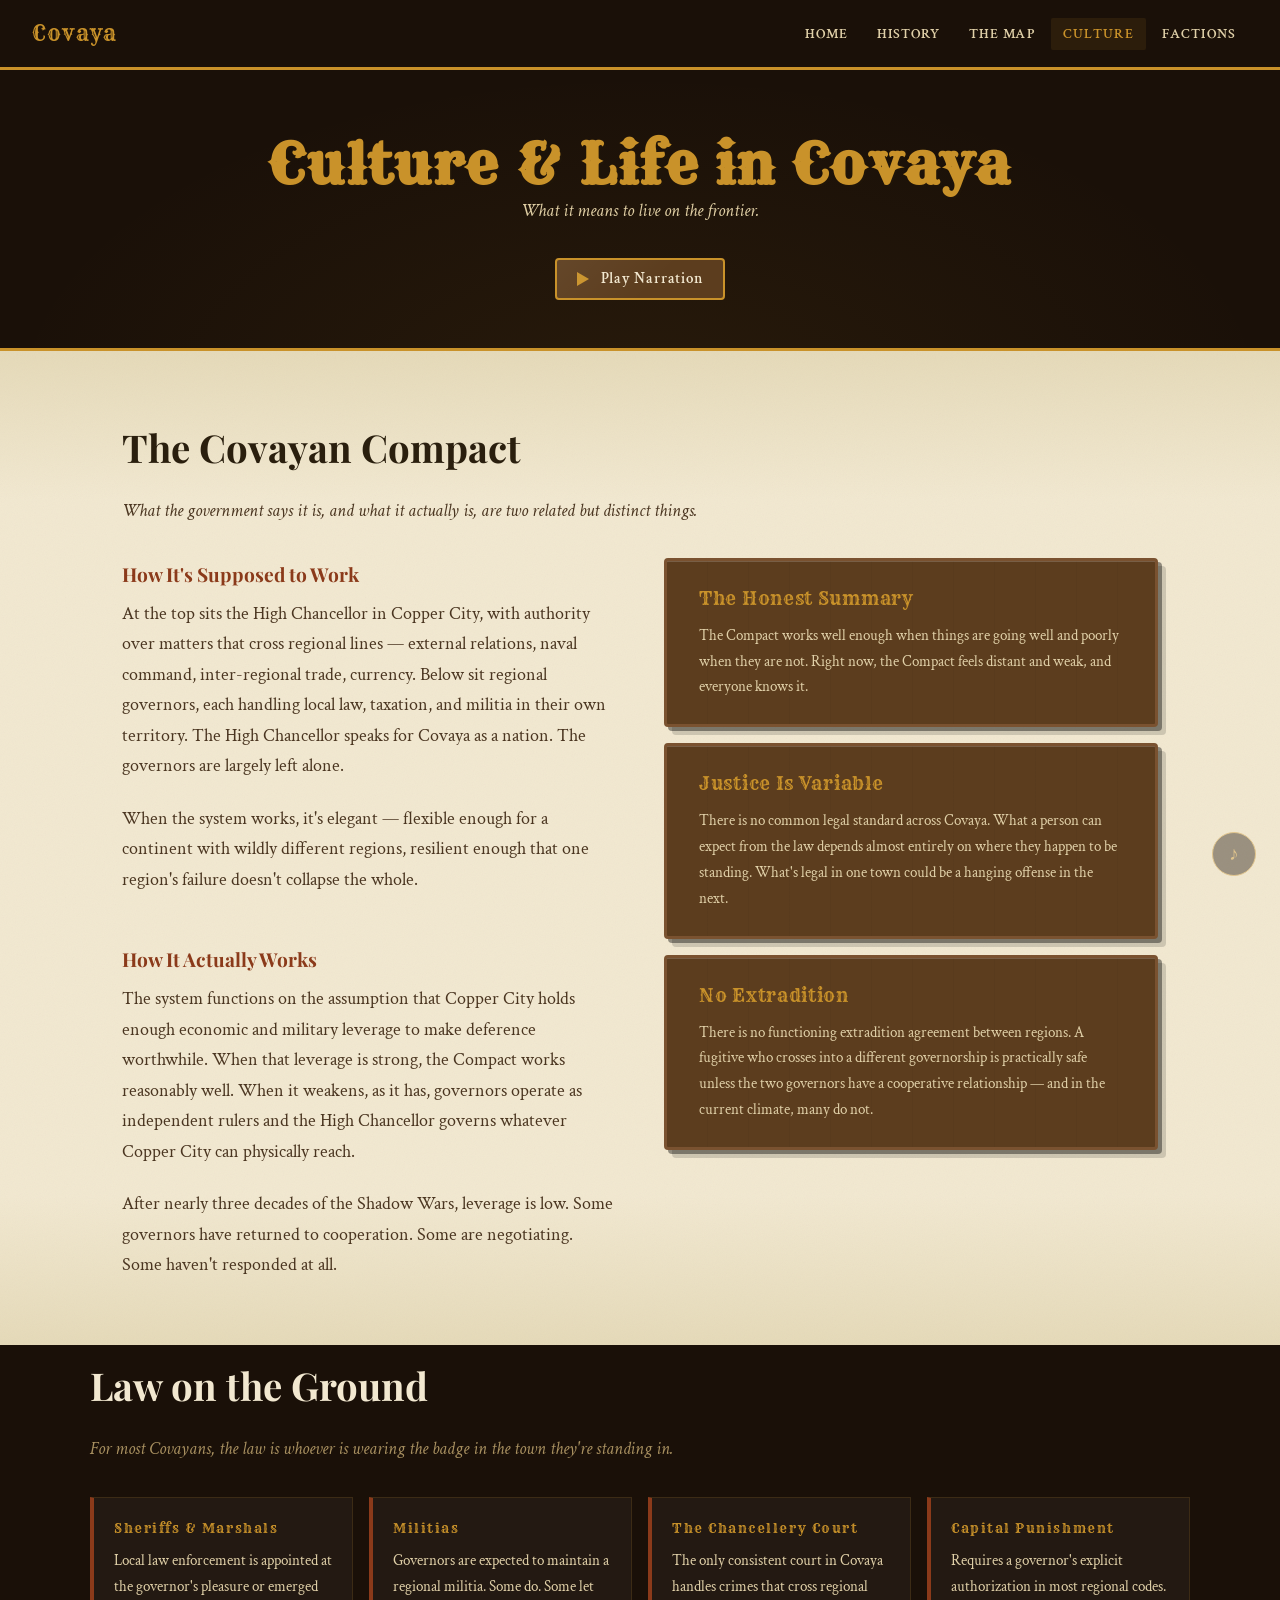
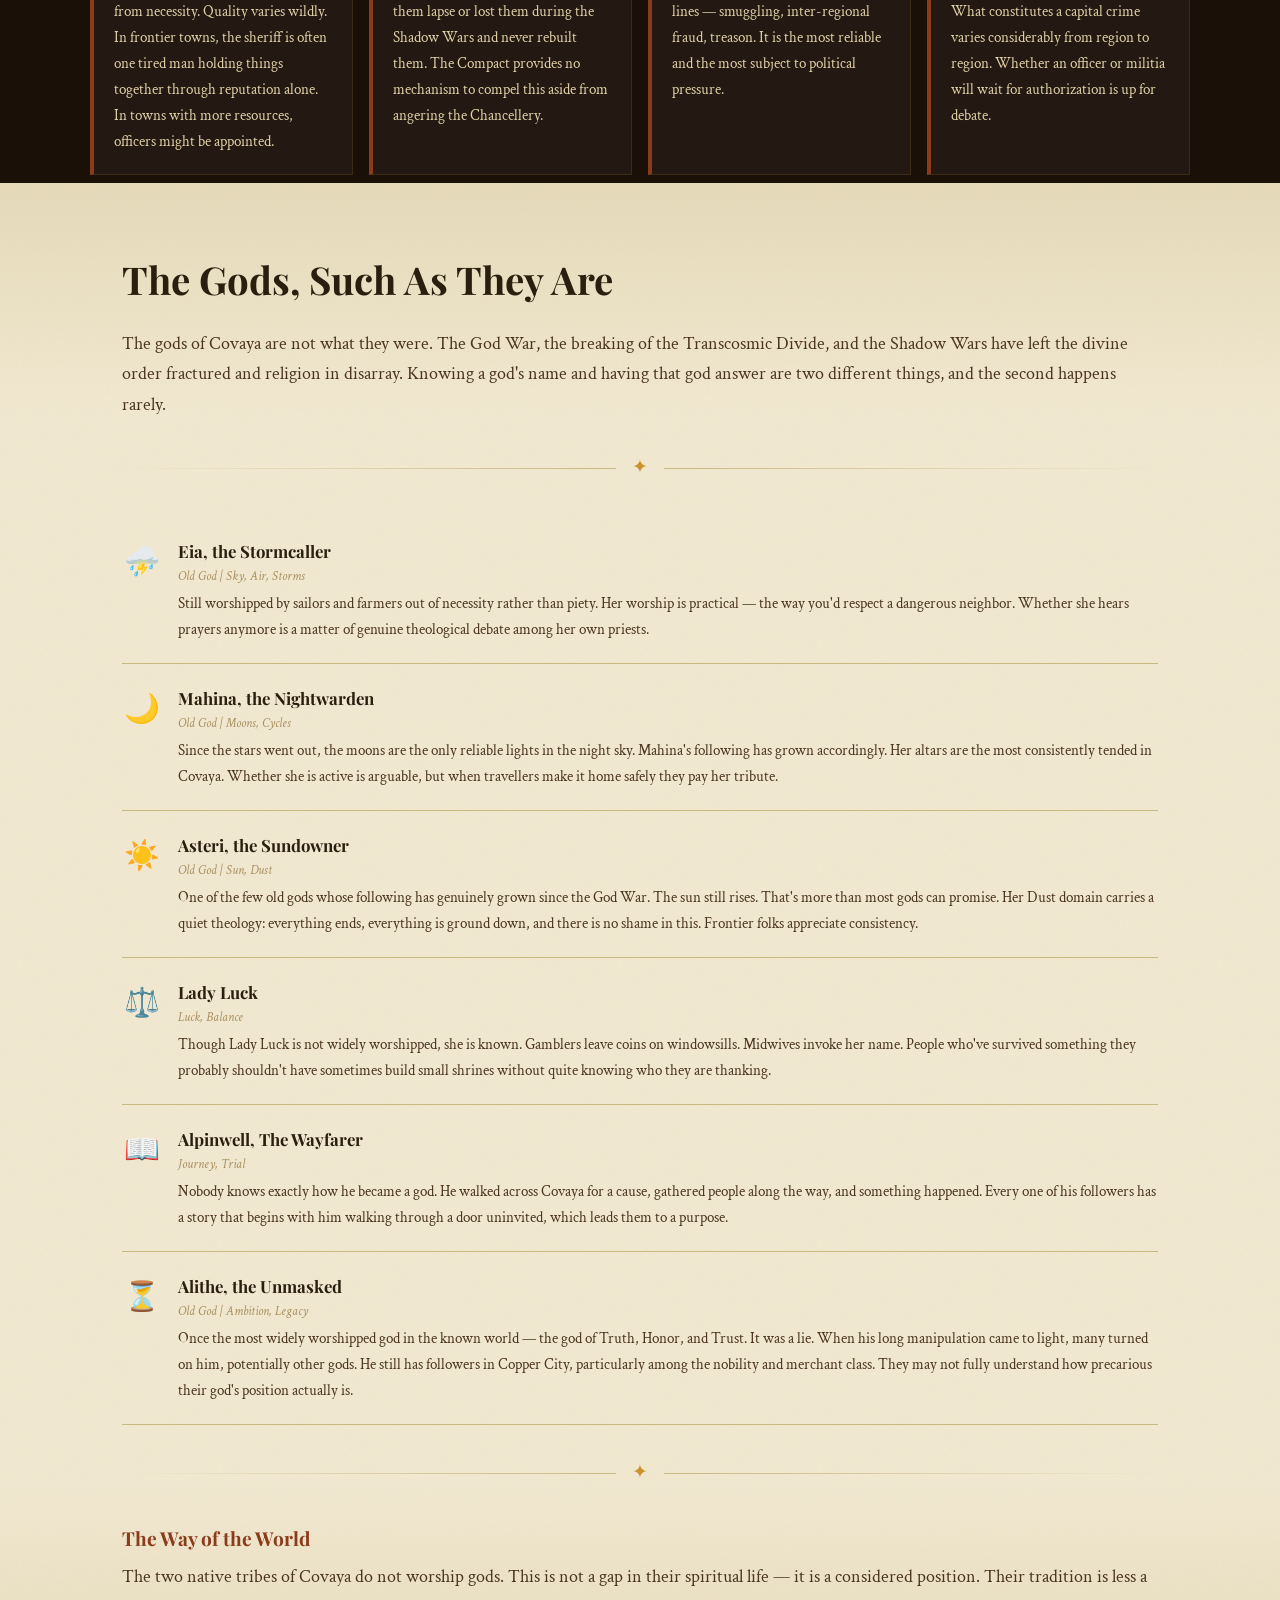
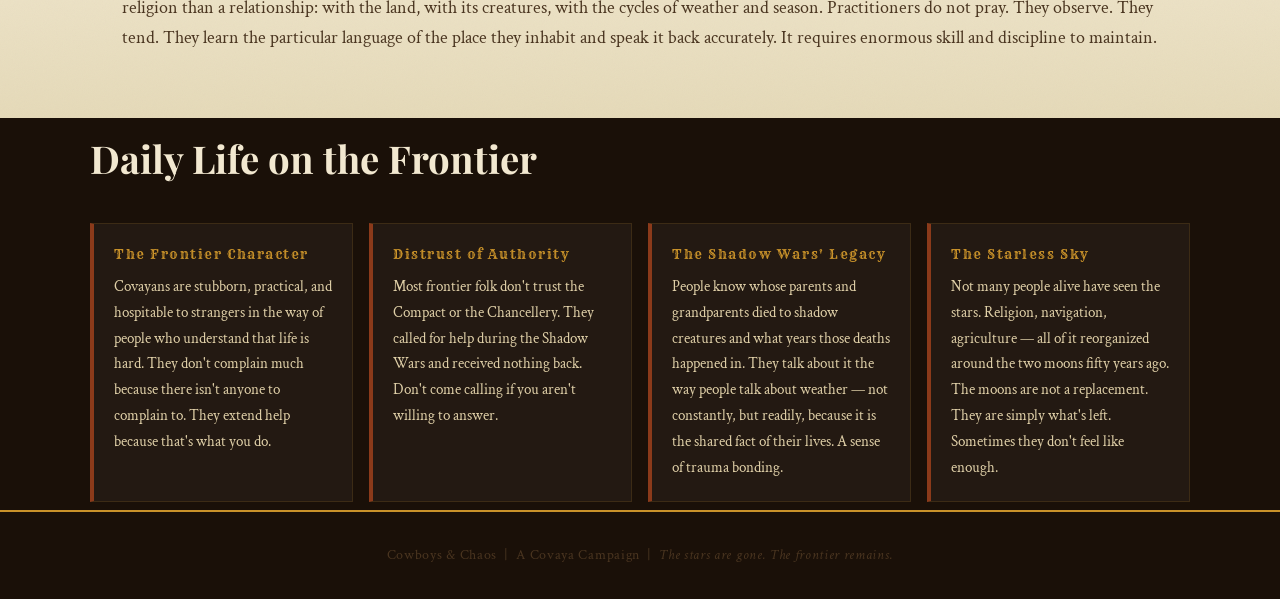
==== culture.html @ eb768d32 "minor style and content updates, major update to SPA functionality and music handling" ====
<!DOCTYPE html>
<html lang="en">
<head>
  <meta charset="UTF-8" />
  <meta name="viewport" content="width=device-width, initial-scale=1.0" />
  <title>Culture — Covaya</title>
  <meta name="description" content="The culture, government, religion, and daily life of Covaya." />
  <link rel="stylesheet" href="css/style.css" />
  <link rel="stylesheet" href="css/index.css" />
  <link rel="stylesheet" href="css/history.css" />
  <link rel="stylesheet" href="css/map.css" />
  <link rel="stylesheet" href="css/culture.css" />
  <link rel="stylesheet" href="css/factions.css" />
  <link rel="stylesheet" href="css/location.css" />
  <link rel="stylesheet" href="css/spine-gulch.css" />
  <link rel="icon" type="image/webp" href="./assets/favicon.png" />
</head>
<body>

  <a href="#main" class="skip-link">Skip to main content</a>

  <nav class="site-nav" aria-label="Main navigation">
    <a href="index.html" class="nav-brand">Covaya</a>
    <button class="nav-toggle" aria-label="Toggle menu" aria-expanded="false">
      <span></span><span></span><span></span>
    </button>
    <ul class="nav-links" role="list">
      <li><a href="index.html">Home</a></li>
      <li><a href="history.html">History</a></li>
      <li><a href="map.html">The Map</a></li>
      <li><a href="culture.html">Culture</a></li>
      <li><a href="factions.html">Factions</a></li>
    </ul>
  </nav>

  <main id="main" class="page-wrapper">

    <header class="page-hero">
      <h1 class="display-title">Culture &amp; Life in Covaya</h1>
      <p class="subtitle">What it means to live on the frontier.</p>
      <button class="audio-player mt-2" data-src="audio/culture.mp3" aria-label="Play culture narration" style="margin:0 auto;">
        <span class="play-icon" aria-hidden="true"></span>
        <span class="audio-label">Play Narration</span>
      </button>
    </header>

    <!-- Government -->
    <section class="parchment-section" aria-labelledby="govt-heading">
      <div class="section-inner">
        <h2 class="section-title" id="govt-heading">The Covayan Compact</h2>
        <p class="subtitle">What the government says it is, and what it actually is, are two related but distinct things.</p>

        <div class="two-col">
          <div>
            <div class="culture-block">
              <h3 class="inline-heading">How It's Supposed to Work</h3>
              <p>At the top sits the High Chancellor in Copper City, with authority over matters that cross regional lines — external relations, naval command, inter-regional trade, currency. Below sit regional governors, each handling local law, taxation, and militia in their own territory. The High Chancellor speaks for Covaya as a nation. The governors are largely left alone.</p>
              <p>When the system works, it's elegant — flexible enough for a continent with wildly different regions, resilient enough that one region's failure doesn't collapse the whole.</p>
            </div>
            <div class="culture-block">
              <h3 class="inline-heading">How It Actually Works</h3>
              <p>The system functions on the assumption that Copper City holds enough economic and military leverage to make deference worthwhile. When that leverage is strong, the Compact works reasonably well. When it weakens, as it has, governors operate as independent rulers and the High Chancellor governs whatever Copper City can physically reach.</p>
              <p>After nearly three decades of the Shadow Wars, leverage is low. Some governors have returned to cooperation. Some are negotiating. Some haven't responded at all.</p>
            </div>
          </div>
          <div>
            <div class="wooden-sign">
              <p class="sign-title">The Honest Summary</p>
              <p>The Compact works well enough when things are going well and poorly when they are not. Right now, the Compact feels distant and weak, and everyone knows it.</p>
            </div>
            <div class="wooden-sign mt-2">
              <p class="sign-title">Justice Is Variable</p>
              <p>There is no common legal standard across Covaya. What a person can expect from the law depends almost entirely on where they happen to be standing. What's legal in one town could be a hanging offense in the next.</p>
            </div>
            <div class="wooden-sign mt-2">
              <p class="sign-title">No Extradition</p>
              <p>There is no functioning extradition agreement between regions. A fugitive who crosses into a different governorship is practically safe unless the two governors have a cooperative relationship — and in the current climate, many do not.</p>
            </div>
          </div>
        </div>
      </div>
    </section>

    <!-- Law on the Ground -->
    <section class="band" aria-labelledby="law-heading">
      <div class="band-inner">
        <h2 class="section-title light" id="law-heading">Law on the Ground</h2>
        <p style="color:var(--dust);font-style:italic;">For most Covayans, the law is whoever is wearing the badge in the town they're standing in.</p>

        <div class="law-cards">
          <div class="law-card">
            <div class="law-card-title">Sheriffs &amp; Marshals</div>
            <p>Local law enforcement is appointed at the governor's pleasure or emerged from necessity. Quality varies wildly. In frontier towns, the sheriff is often one tired man holding things together through reputation alone. In towns with more resources, officers might be appointed.</p>
          </div>
          <div class="law-card">
            <div class="law-card-title">Militias</div>
            <p>Governors are expected to maintain a regional militia. Some do. Some let them lapse or lost them during the Shadow Wars and never rebuilt them. The Compact provides no mechanism to compel this aside from angering the Chancellery.</p>
          </div>
          <div class="law-card">
            <div class="law-card-title">The Chancellery Court</div>
            <p>The only consistent court in Covaya handles crimes that cross regional lines — smuggling, inter-regional fraud, treason. It is the most reliable and the most subject to political pressure.</p>
          </div>
          <div class="law-card">
            <div class="law-card-title">Capital Punishment</div>
            <p>Requires a governor's explicit authorization in most regional codes. What constitutes a capital crime varies considerably from region to region. Whether an officer or militia will wait for authorization is up for debate.</p>
          </div>
        </div>
      </div>
    </section>

    <!-- Religion -->
    <section class="parchment-section" aria-labelledby="religion-heading">
      <div class="section-inner">
        <h2 class="section-title" id="religion-heading">The Gods, Such As They Are</h2>
        <p>The gods of Covaya are not what they were. The God War, the breaking of the Transcosmic Divide, and the Shadow Wars have left the divine order fractured and religion in disarray. Knowing a god's name and having that god answer are two different things, and the second happens rarely.</p>
        <div class="divider"><span class="divider-icon">✦</span></div>

        <div class="god-entry">
          <div class="god-symbol" aria-hidden="true">⛈️</div>
          <div>
            <div class="god-name">Eia, the Stormcaller</div>
            <div class="god-status">Old God | Sky, Air, Storms</div>
            <p class="god-desc">Still worshipped by sailors and farmers out of necessity rather than piety. Her worship is practical — the way you'd respect a dangerous neighbor. Whether she hears prayers anymore is a matter of genuine theological debate among her own priests.</p>
          </div>
        </div>

        <div class="god-entry">
          <div class="god-symbol" aria-hidden="true">🌙</div>
          <div>
            <div class="god-name">Mahina, the Nightwarden</div>
            <div class="god-status">Old God | Moons, Cycles</div>
            <p class="god-desc">Since the stars went out, the moons are the only reliable lights in the night sky. Mahina's following has grown accordingly. Her altars are the most consistently tended in Covaya. Whether she is active is arguable, but when travellers make it home safely they pay her tribute.</p>
          </div>
        </div>

        <div class="god-entry">
          <div class="god-symbol" aria-hidden="true">☀️</div>
          <div>
            <div class="god-name">Asteri, the Sundowner</div>
            <div class="god-status">Old God | Sun, Dust</div>
            <p class="god-desc">One of the few old gods whose following has genuinely grown since the God War. The sun still rises. That's more than most gods can promise. Her Dust domain carries a quiet theology: everything ends, everything is ground down, and there is no shame in this. Frontier folks appreciate consistency.</p>
          </div>
        </div>

        <div class="god-entry">
          <div class="god-symbol" aria-hidden="true">⚖️</div>
          <div>
            <div class="god-name">Lady Luck</div>
            <div class="god-status">Luck, Balance</div>
            <p class="god-desc">Though Lady Luck is not widely worshipped, she is known. Gamblers leave coins on windowsills. Midwives invoke her name. People who've survived something they probably shouldn't have sometimes build small shrines without quite knowing who they are thanking.</p>
          </div>
        </div>

        <div class="god-entry">
          <div class="god-symbol" aria-hidden="true">📖</div>
          <div>
            <div class="god-name">Alpinwell, The Wayfarer</div>
            <div class="god-status">Journey, Trial</div>
            <p class="god-desc">Nobody knows exactly how he became a god. He walked across Covaya for a cause, gathered people along the way, and something happened. Every one of his followers has a story that begins with him walking through a door uninvited, which leads them to a purpose.</p>
          </div>
        </div>

        <div class="god-entry">
          <div class="god-symbol" aria-hidden="true">⏳</div>
          <div>
            <div class="god-name">Alithe, the Unmasked</div>
            <div class="god-status">Old God | Ambition, Legacy</div>
            <p class="god-desc">Once the most widely worshipped god in the known world — the god of Truth, Honor, and Trust. It was a lie. When his long manipulation came to light, many turned on him, potentially other gods. He still has followers in Copper City, particularly among the nobility and merchant class. They may not fully understand how precarious their god's position actually is.</p>
          </div>
        </div>

        <div class="divider" style="margin-top:2rem;"><span class="divider-icon">✦</span></div>

        <h3 class="inline-heading mt-2">The Way of the World</h3>
        <p>The two native tribes of Covaya do not worship gods. This is not a gap in their spiritual life — it is a considered position. Their tradition is less a religion than a relationship: with the land, with its creatures, with the cycles of weather and season. Practitioners do not pray. They observe. They tend. They learn the particular language of the place they inhabit and speak it back accurately. It requires enormous skill and discipline to maintain.</p>
      </div>
    </section>

    <!-- Daily Life -->
    <section class="band" aria-labelledby="life-heading">
      <div class="band-inner">
        <h2 class="section-title light" id="life-heading">Daily Life on the Frontier</h2>
        <div class="law-cards">
          <div class="law-card">
            <div class="law-card-title">The Frontier Character</div>
            <p style="color:var(--parchment-dark);font-size:0.95rem;margin:0;">Covayans are stubborn, practical, and hospitable to strangers in the way of people who understand that life is hard. They don't complain much because there isn't anyone to complain to. They extend help because that's what you do.</p>
          </div>
          <div class="law-card">
            <div class="law-card-title">Distrust of Authority</div>
            <p style="color:var(--parchment-dark);font-size:0.95rem;margin:0;">Most frontier folk don't trust the Compact or the Chancellery. They called for help during the Shadow Wars and received nothing back. Don't come calling if you aren't willing to answer.</p>
          </div>
          <div class="law-card">
            <div class="law-card-title">The Shadow Wars' Legacy</div>
            <p style="color:var(--parchment-dark);font-size:0.95rem;margin:0;">People know whose parents and grandparents died to shadow creatures and what years those deaths happened in. They talk about it the way people talk about weather — not constantly, but readily, because it is the shared fact of their lives. A sense of trauma bonding.</p>
          </div>
          <div class="law-card">
            <div class="law-card-title">The Starless Sky</div>
            <p style="color:var(--parchment-dark);font-size:0.95rem;margin:0;">Not many people alive have seen the stars. Religion, navigation, agriculture — all of it reorganized around the two moons fifty years ago. The moons are not a replacement. They are simply what's left. Sometimes they don't feel like enough.</p>
          </div>
        </div>
      </div>
    </section>

  </main>

  <footer class="site-footer">
    <p>Cowboys &amp; Chaos &nbsp;|&nbsp; A Covaya Campaign &nbsp;|&nbsp; <em>The stars are gone. The frontier remains.</em></p>
  </footer>

  <script src="main.js"></script>
  <script src="js/music.js"></script>
  <script src="js/star-animation.js"></script>
</body>
</html>
---- css/style.css ----
/* ============================================================
   COVAYA CAMPAIGN SITE — SHARED STYLES
   Cowboys & Chaos | A D&D Campaign
   ============================================================ */

@import url('https://fonts.googleapis.com/css2?family=Rye&family=Playfair+Display:ital,wght@0,400;0,700;1,400&family=Crimson+Text:ital,wght@0,400;0,600;1,400&display=swap');

/* ── CSS Variables ─────────────────────────────────────────── */
:root {
  --parchment:       #f2e8d0;
  --parchment-dark:  #e0d0a8;
  --parchment-deep:  #c8b882;
  --ink:             #2a1f0e;
  --ink-light:       #4a3520;
  --rust:            #8b3a1a;
  --rust-light:      #b34e22;
  --gold:            #c9922a;
  --gold-light:      #e8b84b;
  --shadow:          #1a1008;
  --wood:            #5c3d1e;
  --wood-light:      #7a5230;
  --sage:            #6b7c5a;
  --dust:            #a89060;

  --font-display:    'Rye', serif;
  --font-heading:    'Playfair Display', serif;
  --font-body:       'Crimson Text', serif;

  --nav-height:      70px;
  --max-width:       1100px;
}

/* ── Reset & Base ──────────────────────────────────────────── */
*, *::before, *::after { box-sizing: border-box; margin: 0; padding: 0; }

html { scroll-behavior: smooth; }

body {
  background-color: var(--ink);
  background-image:
    url("data:image/svg+xml,%3Csvg xmlns='http://www.w3.org/2000/svg' width='400' height='400'%3E%3Cfilter id='noise'%3E%3CfeTurbulence type='fractalNoise' baseFrequency='0.65' numOctaves='3' stitchTiles='stitch'/%3E%3CfeColorMatrix type='saturate' values='0'/%3E%3C/filter%3E%3Crect width='400' height='400' filter='url(%23noise)' opacity='0.04'/%3E%3C/svg%3E");
  color: var(--ink);
  font-family: var(--font-body);
  font-size: 18px;
  line-height: 1.7;
  min-height: 100vh;
}

img { max-width: 100%; display: block; }
a { color: var(--rust); text-decoration: none; }
a:hover { color: var(--gold); }

/* ── Navigation ────────────────────────────────────────────── */
.site-nav {
  position: fixed;
  top: 0; left: 0; right: 0;
  z-index: 100;
  height: var(--nav-height);
  background: var(--shadow);
  border-bottom: 3px solid var(--gold);
  display: flex;
  align-items: center;
  justify-content: space-between;
  padding: 0 2rem;
}

.nav-brand {
  font-family: var(--font-display);
  font-size: 1.3rem;
  color: var(--gold);
  letter-spacing: 0.05em;
  text-decoration: none;
  flex-shrink: 0;
}

.nav-brand:hover { color: var(--gold-light); }

.nav-links {
  display: flex;
  gap: 0.25rem;
  list-style: none;
  align-items: center;
}

.nav-links a {
  font-family: var(--font-body);
  font-size: 0.9rem;
  font-weight: 600;
  letter-spacing: 0.08em;
  text-transform: uppercase;
  color: var(--parchment-dark);
  padding: 0.4rem 0.75rem;
  border-radius: 2px;
  transition: color 0.2s, background 0.2s;
  text-decoration: none;
}

.nav-links a:hover,
.nav-links a.active {
  color: var(--gold);
  background: rgba(201, 146, 42, 0.1);
}

/* Hamburger for mobile */
.nav-toggle {
  display: none;
  flex-direction: column;
  gap: 5px;
  background: none;
  border: none;
  cursor: pointer;
  padding: 4px;
}
.nav-toggle span {
  display: block;
  width: 26px;
  height: 2px;
  background: var(--parchment);
  transition: transform 0.3s;
}

/* ── Page Wrapper ──────────────────────────────────────────── */
.page-wrapper {
  padding-top: var(--nav-height);
  min-height: 100vh;
}

/* ── Parchment Content Sections ────────────────────────────── */
.parchment-section {
  background: var(--parchment);
  background-image:
    url("data:image/svg+xml,%3Csvg xmlns='http://www.w3.org/2000/svg' width='300' height='300'%3E%3Cfilter id='n'%3E%3CfeTurbulence type='fractalNoise' baseFrequency='0.9' numOctaves='4' stitchTiles='stitch'/%3E%3CfeColorMatrix type='saturate' values='0.3'/%3E%3C/filter%3E%3Crect width='300' height='300' filter='url(%23n)' opacity='0.06'/%3E%3C/svg%3E");
  position: relative;
}

.parchment-section::before {
  content: '';
  position: absolute;
  inset: 0;
  background: linear-gradient(to bottom, rgba(200,184,130,0.3) 0%, transparent 15%, transparent 85%, rgba(200,184,130,0.3) 100%);
  pointer-events: none;
}

.section-inner {
  max-width: var(--max-width);
  margin: 0 auto;
  padding: 4rem 2rem;
  position: relative;
}

/* ── Typography ────────────────────────────────────────────── */
.display-title {
  font-family: var(--font-display);
  font-size: clamp(2rem, 5vw, 3.5rem);
  color: var(--rust);
  line-height: 1.1;
  letter-spacing: 0.03em;
  text-shadow: 2px 2px 0 rgba(42,31,14,0.15);
}

.section-title {
  font-family: var(--font-heading);
  font-size: clamp(1.6rem, 3vw, 2.4rem);
  color: var(--ink);
  font-weight: 700;
  margin-bottom: 1rem;
}

.section-title.light {
  color: var(--parchment);
}

.subtitle {
  font-family: var(--font-body);
  font-size: 1.1rem;
  font-style: italic;
  color: var(--ink-light);
  margin-bottom: 2rem;
}

p { margin-bottom: 1.2em; color: var(--ink-light); }
p:last-child { margin-bottom: 0; }

/* ── Decorative Dividers ───────────────────────────────────── */
.divider {
  display: flex;
  align-items: center;
  gap: 1rem;
  margin: 2rem 0;
}
.divider::before, .divider::after {
  content: '';
  flex: 1;
  height: 1px;
  background: linear-gradient(to right, transparent, var(--parchment-deep));
}
.divider::after {
  background: linear-gradient(to left, transparent, var(--parchment-deep));
}
.divider-icon {
  color: var(--gold);
  font-size: 1.2rem;
  flex-shrink: 0;
}

/* ── Audio Player ──────────────────────────────────────────── */
.audio-player {
  display: inline-flex;
  align-items: center;
  gap: 0.75rem;
  background: var(--wood);
  border: 2px solid var(--gold);
  border-radius: 4px;
  padding: 0.6rem 1.2rem;
  cursor: pointer;
  font-family: var(--font-body);
  font-size: 0.95rem;
  color: var(--parchment);
  transition: background 0.2s, border-color 0.2s;
  position: relative;
  overflow: hidden;
}

.audio-player::before {
  content: '';
  position: absolute;
  inset: 0;
  background: linear-gradient(135deg, rgba(255,255,255,0.05) 0%, transparent 60%);
}

.audio-player:hover {
  background: var(--wood-light);
  border-color: var(--gold-light);
}

.audio-player .play-icon {
  width: 0;
  height: 0;
  border-style: solid;
  border-width: 7px 0 7px 12px;
  border-color: transparent transparent transparent var(--gold);
  flex-shrink: 0;
  transition: border-color 0.2s;
}

.audio-player.playing .play-icon {
  width: 12px;
  height: 14px;
  border: none;
  background: var(--gold);
  display: flex;
  gap: 3px;
  align-items: stretch;
  padding: 1px 0;
}

.audio-player.playing .play-icon::before,
.audio-player.playing .play-icon::after {
  content: '';
  flex: 1;
  background: var(--wood);
  border-radius: 1px;
}

.audio-label { font-weight: 600; letter-spacing: 0.05em; }

/* ── Wooden Sign Cards ─────────────────────────────────────── */
.wooden-sign {
  background: var(--wood);
  background-image: repeating-linear-gradient(
    90deg,
    transparent,
    transparent 40px,
    rgba(0,0,0,0.03) 40px,
    rgba(0,0,0,0.03) 41px
  );
  border: 3px solid var(--wood-light);
  border-radius: 4px;
  box-shadow:
    inset 0 1px 0 rgba(255,255,255,0.08),
    4px 4px 0 rgba(0,0,0,0.4),
    8px 8px 0 rgba(0,0,0,0.15);
  padding: 1.5rem 2rem;
  position: relative;
}

.wooden-sign::before {
  content: '';
  position: absolute;
  top: 0; left: 0;
  right: 0; height: 1px;
  background: rgba(255,255,255,0.1);
}

.wooden-sign .sign-title {
  font-family: var(--font-display);
  color: var(--gold);
  font-size: 1.1rem;
  margin-bottom: 0.5rem;
  letter-spacing: 0.04em;
}

.wooden-sign p {
  color: var(--parchment-dark);
  font-size: 0.95rem;
  margin: 0;
}

/* ── Card Grid ─────────────────────────────────────────────── */
.card-grid {
  display: grid;
  grid-template-columns: repeat(auto-fit, minmax(280px, 1fr));
  gap: 1.5rem;
  margin-top: 2rem;
}

/* ── Page Hero (for inner pages) ───────────────────────────── */
.page-hero {
  background: var(--shadow);
  border-bottom: 3px solid var(--gold);
  padding: 4rem 2rem 3rem;
  text-align: center;
  position: relative;
  overflow: hidden;
}

.page-hero::before {
  content: '';
  position: absolute;
  inset: 0;
  background:
    radial-gradient(ellipse at 50% 120%, rgba(201,146,42,0.08) 0%, transparent 70%);
  pointer-events: none;
}

.page-hero .display-title { color: var(--gold); }
.page-hero .subtitle { color: var(--parchment-dark); }

/* ── Wanted Poster Style (for faction/people cards) ────────── */
.wanted-card {
  background: var(--parchment);
  border: 3px double var(--ink);
  padding: 1.5rem;
  text-align: center;
  position: relative;
}

.wanted-card .wanted-header {
  font-family: var(--font-display);
  font-size: 0.85rem;
  letter-spacing: 0.2em;
  color: var(--rust);
  text-transform: uppercase;
  margin-bottom: 0.5rem;
}

.wanted-card .wanted-name {
  font-family: var(--font-heading);
  font-size: 1.4rem;
  font-weight: 700;
  color: var(--ink);
  margin-bottom: 0.75rem;
}

.wanted-card .wanted-portrait {
  width: 100px;
  height: 100px;
  border-radius: 50%;
  background: var(--parchment-dark);
  margin: 0 auto 1rem;
  border: 2px solid var(--ink);
  display: flex;
  align-items: center;
  justify-content: center;
  font-size: 2.5rem;
}

/* ── Footer ────────────────────────────────────────────────── */
.site-footer {
  background: var(--shadow);
  border-top: 2px solid var(--gold);
  padding: 2rem;
  text-align: center;
  font-family: var(--font-body);
  font-size: 0.85rem;
  color: var(--dust);
  letter-spacing: 0.05em;
}

/* ── Utility ───────────────────────────────────────────────── */
.text-center { text-align: center; }
.mt-1 { margin-top: 0.5rem; }
.mt-2 { margin-top: 1rem; }
.mt-3 { margin-top: 2rem; }
.mt-4 { margin-top: 3rem; }

/* ── Accessibility ─────────────────────────────────────────── */
:focus-visible {
  outline: 3px solid var(--gold);
  outline-offset: 3px;
}

.sr-only {
  position: absolute;
  width: 1px; height: 1px;
  padding: 0; margin: -1px;
  overflow: hidden;
  clip: rect(0,0,0,0);
  white-space: nowrap;
  border: 0;
}

/* Skip link */
.skip-link {
  position: absolute;
  top: -100%;
  left: 1rem;
  background: var(--gold);
  color: var(--ink);
  font-weight: 700;
  padding: 0.5rem 1rem;
  z-index: 9999;
  border-radius: 0 0 4px 4px;
}
.skip-link:focus { top: 0; }

/* ── Responsive ────────────────────────────────────────────── */
@media (max-width: 768px) {
  .nav-links {
    display: none;
    position: fixed;
    top: var(--nav-height);
    left: 0; right: 0;
    background: var(--shadow);
    flex-direction: column;
    padding: 1rem;
    border-bottom: 2px solid var(--gold);
    gap: 0.25rem;
  }
  .nav-links.open { display: flex; }
  .nav-links a { padding: 0.75rem 1rem; font-size: 1rem; }
  .nav-toggle { display: flex; }
  .section-inner { padding: 2.5rem 1.25rem; }
}

/* ── Music Toggle Button ───────────────────────────────────── */
#music-toggle {
  position: fixed;
  bottom: 1.5rem;
  right: 1.5rem;
  width: 2.75rem;
  height: 2.75rem;
  border-radius: 50%;
  background: var(--shadow);
  border: 1px solid var(--gold);
  color: var(--gold);
  font-size: 1.2rem;
  line-height: 1;
  cursor: pointer;
  display: flex;
  align-items: center;
  justify-content: center;
  z-index: 200;
  transition: background 0.2s, box-shadow 0.2s, opacity 0.2s;
  box-shadow: 0 0 10px rgba(201, 146, 42, 0.35);
}

#music-toggle:hover {
  background: rgba(201, 146, 42, 0.12);
  box-shadow: 0 0 18px rgba(201, 146, 42, 0.55);
}

#music-toggle.muted {
  opacity: 0.4;
  box-shadow: none;
}

/* ── Music Consent Modal ───────────────────────────────────── */
#music-modal {
  position: fixed;
  inset: 0;
  background: rgba(2, 0, 10, 0.9);
  display: flex;
  align-items: center;
  justify-content: center;
  z-index: 1000;
  animation: modalFadeIn 0.5s ease;
}

#music-modal.dismissed {
  animation: modalFadeOut 0.4s ease forwards;
}

.music-modal-box {
  background: var(--shadow);
  border: 1px solid var(--gold);
  padding: 2.75rem 2.25rem;
  max-width: 400px;
  width: 90%;
  text-align: center;
  box-shadow: 0 0 50px rgba(201, 146, 42, 0.25);
}

.music-modal-title {
  font-family: var(--font-display);
  color: var(--gold);
  font-size: 1.7rem;
  margin-bottom: 0.75rem;
  letter-spacing: 0.03em;
}

.music-modal-sub {
  color: var(--dust);
  font-style: italic;
  font-size: 1.05rem;
  margin-bottom: 2rem;
}

.music-modal-btns {
  display: flex;
  gap: 1rem;
  justify-content: center;
  flex-wrap: wrap;
}

.music-modal-yes {
  background: var(--gold);
  color: var(--shadow);
  border: none;
  padding: 0.65rem 1.5rem;
  font-family: var(--font-heading);
  font-size: 0.95rem;
  font-weight: 700;
  letter-spacing: 0.06em;
  cursor: pointer;
  transition: background 0.2s;
}

.music-modal-yes:hover { background: var(--gold-light); }

.music-modal-no {
  background: transparent;
  color: var(--dust);
  border: 1px solid rgba(201, 146, 42, 0.4);
  padding: 0.65rem 1.5rem;
  font-family: var(--font-heading);
  font-size: 0.95rem;
  cursor: pointer;
  transition: border-color 0.2s, color 0.2s;
}

.music-modal-no:hover {
  border-color: var(--gold);
  color: var(--parchment);
}

@keyframes modalFadeIn {
  from { opacity: 0; }
  to   { opacity: 1; }
}

@keyframes modalFadeOut {
  from { opacity: 1; }
  to   { opacity: 0; }
}
---- css/index.css ----
/* ── Hero / Stars Section ───────────────────────────────── */
.hero {
  position: relative;
  min-height: 100vh;
  background: #080510;
  display: flex;
  flex-direction: column;
  align-items: center;
  justify-content: center;
  overflow: hidden;
  padding: 2rem;
}

/* Star field canvas */
#star-canvas {
  position: absolute;
  inset: 0;
  width: 100%;
  height: 100%;
}

/* Ground horizon */
.hero-ground {
  position: absolute;
  bottom: 0; left: 0; right: 0;
  height: 35%;
  background: linear-gradient(to top, #1a0e04 0%, #2a1a08 40%, transparent 100%);
}

/* Silhouetted mesa shapes */
.hero-mesas {
  position: absolute;
  bottom: 0; left: 0; right: 0;
  height: 30%;
  pointer-events: none;
}

.hero-mesas svg {
  width: 100%;
  height: 100%;
}

/* Hero text */
.hero-content {
  position: relative;
  z-index: 10;
  text-align: center;
  max-width: 760px;
  opacity: 0;
  animation: fadeInUp 1.2s ease 2.5s forwards;
}

.hero-eyebrow {
  font-family: var(--font-body);
  font-size: 0.9rem;
  font-style: italic;
  letter-spacing: 0.2em;
  text-transform: uppercase;
  color: var(--dust);
  margin-bottom: 1.5rem;
}

.hero-title {
  font-family: var(--font-display);
  font-size: clamp(3rem, 8vw, 6rem);
  color: var(--gold);
  line-height: 1;
  letter-spacing: 0.04em;
  text-shadow:
    0 0 60px rgba(201,146,42,0.4),
    0 0 120px rgba(201,146,42,0.15),
    3px 3px 0 rgba(0,0,0,0.5);
  margin-bottom: 0.5rem;
}

.hero-subtitle {
  font-family: var(--font-heading);
  font-size: clamp(0.95rem, 2vw, 1.3rem);
  font-style: italic;
  color: var(--parchment-dark);
  margin-bottom: 2.5rem;
  opacity: 0.85;
}

.hero-tagline {
  font-family: var(--font-body);
  font-size: clamp(1rem, 2.5vw, 1.35rem);
  color: var(--parchment);
  font-style: italic;
  margin-bottom: 2.5rem;
  line-height: 1.6;
  opacity: 0.9;
}

.hero-tagline em {
  color: var(--gold-light);
  font-style: normal;
}

.hero-cta {
  display: inline-block;
  font-family: var(--font-display);
  font-size: 0.9rem;
  letter-spacing: 0.12em;
  color: var(--ink);
  background: var(--gold);
  padding: 0.75rem 2rem;
  border-radius: 3px;
  text-decoration: none;
  box-shadow: 4px 4px 0 rgba(0,0,0,0.4);
  transition: background 0.2s, transform 0.15s, box-shadow 0.15s;
}

.hero-cta:hover {
  background: var(--gold-light);
  color: var(--ink);
  transform: translate(-1px, -1px);
  box-shadow: 5px 5px 0 rgba(0,0,0,0.4);
}

.hero-cta:active {
  transform: translate(1px, 1px);
  box-shadow: 2px 2px 0 rgba(0,0,0,0.4);
}

/* Scroll indicator */
.scroll-hint {
  position: absolute;
  bottom: 2rem;
  left: 50%;
  transform: translateX(-50%);
  z-index: 10;
  display: flex;
  flex-direction: column;
  align-items: center;
  gap: 0.5rem;
  opacity: 0;
  animation: fadeIn 1s ease 4s forwards;
}

.scroll-hint span {
  font-family: var(--font-body);
  font-size: 0.75rem;
  letter-spacing: 0.15em;
  text-transform: uppercase;
  color: var(--dust);
}

.scroll-arrow {
  width: 20px;
  height: 20px;
  border-right: 2px solid var(--dust);
  border-bottom: 2px solid var(--dust);
  transform: rotate(45deg);
  animation: bounce 1.5s ease infinite;
}

@keyframes fadeInUp {
  from { opacity: 0; transform: translateY(24px); }
  to   { opacity: 1; transform: translateY(0); }
}

@keyframes fadeIn {
  from { opacity: 0; }
  to   { opacity: 1; }
}

@keyframes bounce {
  0%, 100% { transform: rotate(45deg) translateY(0); }
  50%       { transform: rotate(45deg) translateY(5px); }
}

/* ── About Section ───────────────────────────────────────── */
.about-grid {
  display: grid;
  grid-template-columns: 1fr 1fr;
  gap: 3rem;
  align-items: start;
}

.about-text .display-title {
  margin-bottom: 0.5rem;
}

@media (max-width: 700px) {
  .about-grid { grid-template-columns: 1fr; gap: 2rem; }
}

/* ── Quick Facts ─────────────────────────────────────────── */
.dark-section {
  background: var(--shadow);
  padding: 4rem 2rem;
}

.dark-section-inner {
  max-width: var(--max-width);
  margin: 0 auto;
}

.facts-grid {
  display: grid;
  grid-template-columns: repeat(auto-fit, minmax(220px, 1fr));
  gap: 1.25rem;
  margin-top: 2.5rem;
}

.fact-card {
  background: rgba(255,255,255,0.04);
  border: 1px solid rgba(201,146,42,0.2);
  border-top: 3px solid var(--gold);
  padding: 1.5rem;
  border-radius: 2px;
}

.fact-icon {
  font-size: 1.8rem;
  margin-bottom: 0.75rem;
}

.fact-label {
  font-family: var(--font-display);
  font-size: 0.75rem;
  letter-spacing: 0.15em;
  text-transform: uppercase;
  color: var(--gold);
  margin-bottom: 0.4rem;
}

.fact-value {
  font-family: var(--font-heading);
  font-size: 1.05rem;
  color: var(--parchment);
  font-weight: 600;
  margin-bottom: 0.4rem;
}

.fact-detail {
  font-family: var(--font-body);
  font-size: 0.9rem;
  color: var(--dust);
  margin: 0;
}

/* ── Nav Links Row ───────────────────────────────────────── */
.explore-section {
  background: var(--parchment-dark);
  padding: 3.5rem 2rem;
}

.explore-inner {
  max-width: var(--max-width);
  margin: 0 auto;
  text-align: center;
}

.explore-grid {
  display: grid;
  grid-template-columns: repeat(auto-fit, minmax(160px, 1fr));
  gap: 1rem;
  margin-top: 2rem;
}

.explore-card {
  background: var(--wood);
  border: 2px solid var(--wood-light);
  border-radius: 4px;
  padding: 1.5rem 1rem;
  text-align: center;
  text-decoration: none;
  color: var(--parchment);
  box-shadow: 3px 3px 0 rgba(0,0,0,0.35);
  transition: transform 0.15s, box-shadow 0.15s, background 0.2s;
  display: block;
}

.explore-card:hover {
  background: var(--wood-light);
  color: var(--gold-light);
  transform: translate(-2px, -2px);
  box-shadow: 5px 5px 0 rgba(0,0,0,0.35);
}

.explore-card-icon { font-size: 2rem; margin-bottom: 0.5rem; }

.explore-card-label {
  font-family: var(--font-display);
  font-size: 0.85rem;
  letter-spacing: 0.08em;
}
---- css/history.css ----
.timeline {
  position: relative;
  padding-left: 2.5rem;
  margin-top: 2rem;
}

.timeline::before {
  content: '';
  position: absolute;
  left: 0.6rem;
  top: 0.5rem;
  bottom: 0.5rem;
  width: 2px;
  background: linear-gradient(to bottom, var(--gold), var(--rust), var(--ink));
}

.timeline-entry {
  position: relative;
  margin-bottom: 3rem;
}

.timeline-entry::before {
  content: '';
  position: absolute;
  left: -2.1rem;
  top: 0.45rem;
  width: 12px;
  height: 12px;
  border-radius: 50%;
  background: var(--gold);
  border: 2px solid var(--parchment);
  box-shadow: 0 0 0 2px var(--gold);
}

.timeline-era {
  font-family: var(--font-display);
  font-size: 0.7rem;
  letter-spacing: 0.2em;
  text-transform: uppercase;
  color: var(--rust);
  margin-bottom: 0.25rem;
}

.timeline-title {
  font-family: var(--font-heading);
  font-size: 1.4rem;
  font-weight: 700;
  color: var(--ink);
  margin-bottom: 0.75rem;
}

.timeline-years {
  display: inline-block;
  font-family: var(--font-body);
  font-size: 0.85rem;
  background: var(--parchment-deep);
  color: var(--ink);
  padding: 0.15rem 0.6rem;
  border-radius: 2px;
  margin-bottom: 0.75rem;
  font-style: italic;
}

.quote-block {
  background: var(--parchment-dark);
  border-left: 4px solid var(--rust);
  padding: 1.25rem 1.5rem;
  margin: 2rem 0;
  font-style: italic;
  font-size: 1.05rem;
  color: var(--ink-light);
  position: relative;
}

.quote-block::before {
  content: '\201C';
  font-family: var(--font-heading);
  font-size: 4rem;
  color: var(--rust);
  opacity: 0.25;
  position: absolute;
  top: -0.5rem;
  left: 0.75rem;
  line-height: 1;
}

.quote-attribution {
  font-style: normal;
  font-size: 0.85rem;
  color: var(--dust);
  margin-top: 0.5rem;
  margin-bottom: 0;
}

.eras-nav {
  display: flex;
  flex-wrap: wrap;
  gap: 0.5rem;
  margin-bottom: 2.5rem;
}

.era-btn {
  font-family: var(--font-body);
  font-size: 0.85rem;
  background: var(--parchment-dark);
  border: 1px solid var(--parchment-deep);
  color: var(--ink-light);
  padding: 0.35rem 0.85rem;
  border-radius: 2px;
  cursor: pointer;
  font-style: italic;
  transition: background 0.2s, color 0.2s;
}

.era-btn:hover {
  background: var(--rust);
  color: var(--parchment);
  border-color: var(--rust);
}
---- css/map.css ----
.map-page-hero {
  background: var(--shadow);
  border-bottom: 3px solid var(--gold);
  padding: 2.5rem 2rem 2rem;
  text-align: center;
}

/* ── Map Container ──────────────────────────────────────── */
.map-container {
  background: var(--ink);
  padding: 2rem 1rem 3rem;
  display: flex;
  flex-direction: column;
  align-items: center;
}

.map-wrapper {
  position: relative;
  display: inline-block;
  max-width: 900px;
  width: 100%;
}

.map-image {
  width: 100%;
  height: auto;
  display: block;
  border: 3px solid var(--gold);
  box-shadow:
    0 0 0 6px var(--shadow),
    0 0 0 9px var(--gold),
    0 20px 60px rgba(0,0,0,0.6);
}

/* ── Location Pins ──────────────────────────────────────── */
.map-pin {
  position: absolute;
  transform: translate(-50%, -100%);
  cursor: pointer;
  z-index: 10;
  transition: transform 0.15s;
}

.map-pin:hover,
.map-pin:focus {
  transform: translate(-50%, -100%) scale(1.2);
  outline: none;
  z-index: 20;
}

.map-pin:focus-visible {
  outline: 3px solid var(--gold);
  outline-offset: 2px;
}

.pin-marker {
  display: flex;
  flex-direction: column;
  align-items: center;
  filter: drop-shadow(0 2px 4px rgba(0,0,0,0.8));
}

.pin-dot {
  width: 14px;
  height: 14px;
  border-radius: 50%;
  background: var(--gold);
  border: 2px solid var(--shadow);
  box-shadow: 0 0 10px rgba(201,146,42,1), 0 2px 6px rgba(0,0,0,0.7);
}

.pin-dot.danger { background: var(--rust); box-shadow: 0 0 10px rgba(139,58,26,1), 0 2px 6px rgba(0,0,0,0.7); }
.pin-dot.tribe  { background: var(--sage);  box-shadow: 0 0 10px rgba(107,124,90,1), 0 2px 6px rgba(0,0,0,0.7); }

.pin-stem {
  width: 2px;
  height: 10px;
  background: var(--gold);
  opacity: 0.8;
  box-shadow: 0 0 4px rgba(201,146,42,0.9), 0 1px 3px rgba(0,0,0,0.6);
}

.pin-stem.danger { background: var(--rust); box-shadow: 0 0 4px rgba(139,58,26,0.9), 0 1px 3px rgba(0,0,0,0.6); }
.pin-stem.tribe  { background: var(--sage);  box-shadow: 0 0 4px rgba(107,124,90,0.9), 0 1px 3px rgba(0,0,0,0.6); }

.pin-label {
  position: absolute;
  bottom: calc(100% + 4px);
  left: 50%;
  transform: translateX(-50%);
  background: rgba(8,5,16,0.92);
  border: 1px solid var(--gold);
  color: var(--parchment);
  font-family: var(--font-display);
  font-size: 0.65rem;
  letter-spacing: 0.08em;
  white-space: nowrap;
  padding: 0.2rem 0.5rem;
  border-radius: 2px;
  opacity: 0;
  pointer-events: none;
  transition: opacity 0.15s;
}

.map-pin:hover .pin-label,
.map-pin:focus .pin-label {
  opacity: 1;
}

/* ── Map Legend ─────────────────────────────────────────── */
.map-legend {
  display: flex;
  flex-wrap: wrap;
  gap: 1.25rem;
  margin-top: 0;
  margin-bottom: 1.25rem;
  justify-content: center;
  font-family: var(--font-body);
  font-size: 0.85rem;
}

.legend-item {
  display: flex;
  align-items: center;
  gap: 0.4rem;
  color: var(--parchment-dark);
  font-style: italic;
}

.legend-dot {
  width: 10px;
  height: 10px;
  border-radius: 50%;
  flex-shrink: 0;
}

/* ── Location Cards Section ─────────────────────────────── */
.locations-section {
  background: var(--parchment);
  padding: 4rem 2rem;
}

.locations-grid {
  max-width: var(--max-width);
  margin: 0 auto;
  display: grid;
  grid-template-columns: repeat(auto-fit, minmax(280px, 1fr));
  gap: 1.25rem;
  margin-top: 2rem;
}

.location-card {
  background: var(--parchment-dark);
  border: 2px solid var(--parchment-deep);
  border-top: 4px solid var(--rust);
  padding: 1.5rem;
  text-decoration: none;
  color: var(--ink);
  display: block;
  transition: transform 0.15s, box-shadow 0.15s, border-top-color 0.2s;
  box-shadow: 3px 3px 0 rgba(0,0,0,0.1);
}

.location-card:hover {
  transform: translate(-2px, -2px);
  box-shadow: 5px 5px 0 rgba(0,0,0,0.15);
  border-top-color: var(--gold);
  color: var(--ink);
}

.location-card.tribe-card { border-top-color: var(--sage); }
.location-card.tribe-card:hover { border-top-color: #8aad6a; }

.location-card-icon { font-size: 1.8rem; margin-bottom: 0.5rem; }

.location-card-name {
  font-family: var(--font-heading);
  font-size: 1.15rem;
  font-weight: 700;
  margin-bottom: 0.25rem;
  color: var(--ink);
}

.location-card-type {
  font-family: var(--font-display);
  font-size: 0.65rem;
  letter-spacing: 0.15em;
  text-transform: uppercase;
  color: var(--dust);
  margin-bottom: 0.6rem;
}

.location-card p {
  font-size: 0.9rem;
  margin: 0;
}

.location-card .visit-link {
  display: inline-block;
  margin-top: 0.75rem;
  font-family: var(--font-display);
  font-size: 0.7rem;
  letter-spacing: 0.12em;
  text-transform: uppercase;
  color: var(--rust);
}

.location-card:hover .visit-link { color: var(--gold); }
---- css/culture.css ----
.two-col {
  display: grid;
  grid-template-columns: 1fr 1fr;
  gap: 3rem;
  align-items: start;
}

@media (max-width: 700px) {
  .two-col { grid-template-columns: 1fr; gap: 2rem; }
}

.culture-block {
  margin-bottom: 3rem;
}

.culture-block:last-child { margin-bottom: 0; }

.inline-heading {
  font-family: var(--font-heading);
  font-size: 1.2rem;
  font-weight: 700;
  color: var(--rust);
  margin-bottom: 0.5rem;
}

/* Dark band between sections */
.band {
  background: var(--ink);
  padding: 3.5rem 2rem;
}

.band-inner {
  max-width: var(--max-width);
  margin: 0 auto;
}

.law-cards {
  display: grid;
  grid-template-columns: repeat(auto-fit, minmax(220px, 1fr));
  gap: 1rem;
  margin-top: 2rem;
}

.law-card {
  background: rgba(255,255,255,0.04);
  border: 1px solid rgba(201,146,42,0.15);
  border-left: 4px solid var(--rust);
  padding: 1.25rem;
}

.law-card-title {
  font-family: var(--font-display);
  font-size: 0.8rem;
  letter-spacing: 0.12em;
  color: var(--gold);
  margin-bottom: 0.5rem;
}

.law-card p {
  color: var(--parchment-dark);
  font-size: 0.95rem;
  margin: 0;
}

.god-entry {
  display: flex;
  gap: 1rem;
  padding: 1.25rem 0;
  border-bottom: 1px solid var(--parchment-deep);
}

.god-entry:last-child { border-bottom: none; }

.god-symbol {
  font-size: 1.8rem;
  flex-shrink: 0;
  width: 2.5rem;
  text-align: center;
  padding-top: 0.1rem;
}

.god-name {
  font-family: var(--font-heading);
  font-size: 1.05rem;
  font-weight: 700;
  color: var(--ink);
}

.god-status {
  font-family: var(--font-body);
  font-size: 0.8rem;
  font-style: italic;
  color: var(--dust);
  margin-bottom: 0.25rem;
}

.god-desc {
  font-size: 0.95rem;
  margin: 0;
}
---- css/factions.css ----
.faction-section {
  margin-bottom: 4rem;
}

.faction-header {
  display: flex;
  align-items: center;
  gap: 1rem;
  margin-bottom: 1.5rem;
  padding-bottom: 1rem;
  border-bottom: 2px solid var(--parchment-deep);
}

.faction-icon {
  font-size: 2.5rem;
  flex-shrink: 0;
}

.faction-name {
  font-family: var(--font-heading);
  font-size: 1.6rem;
  font-weight: 700;
  color: var(--ink);
  margin-bottom: 0.2rem;
}

.faction-tagline {
  font-family: var(--font-body);
  font-style: italic;
  color: var(--dust);
  font-size: 0.95rem;
}

.person-grid {
  display: grid;
  grid-template-columns: repeat(auto-fit, minmax(260px, 1fr));
  gap: 1.25rem;
  margin-top: 1.5rem;
}

.person-card {
  background: var(--parchment-dark);
  border: 2px solid var(--parchment-deep);
  border-top: 4px solid var(--rust);
  padding: 1.5rem;
}

.person-card.gold-top {
  border-top-color: var(--gold);
}

.person-card.sage-top {
  border-top-color: var(--sage);
}

.person-name {
  font-family: var(--font-heading);
  font-size: 1.2rem;
  font-weight: 700;
  color: var(--ink);
  margin-bottom: 0.2rem;
}

.person-role {
  font-family: var(--font-display);
  font-size: 0.7rem;
  letter-spacing: 0.15em;
  text-transform: uppercase;
  color: var(--rust);
  margin-bottom: 0.75rem;
}

.person-role.gold { color: var(--gold); }
.person-role.sage { color: var(--sage); }

.person-card p {
  font-size: 0.95rem;
}

.tension-block {
  background: var(--ink);
  border: 1px solid rgba(201,146,42,0.2);
  border-left: 4px solid var(--gold);
  padding: 1.25rem 1.5rem;
  margin-top: 1.5rem;
}

.tension-label {
  font-family: var(--font-display);
  font-size: 0.7rem;
  letter-spacing: 0.15em;
  text-transform: uppercase;
  color: var(--gold);
  margin-bottom: 0.5rem;
}

.tension-block p {
  color: var(--parchment-dark);
  font-size: 0.95rem;
  margin: 0;
  font-style: italic;
}

.band {
  background: var(--shadow);
  padding: 0.5rem 0;
}

.separator {
  height: 3px;
  background: linear-gradient(to right, transparent, var(--gold), transparent);
  margin: 0;
}
---- css/location.css ----
.back-link {
  display: inline-flex;
  align-items: center;
  gap: 0.5rem;
  font-family: var(--font-display);
  font-size: 0.75rem;
  letter-spacing: 0.12em;
  text-transform: uppercase;
  color: var(--parchment-dark);
  text-decoration: none;
  margin-bottom: 1rem;
}

.back-link:hover { color: var(--gold); }
---- css/spine-gulch.css ----
.location-stat-bar {
  display: flex;
  flex-wrap: wrap;
  gap: 0.75rem 2rem;
  background: rgba(42,31,14,0.08);
  border: 1px solid var(--parchment-deep);
  padding: 1rem 1.5rem;
  margin-bottom: 2rem;
  font-family: var(--font-body);
  font-size: 0.9rem;
}

.stat-item { display: flex; gap: 0.4rem; align-items: baseline; }
.stat-label { font-style: italic; color: var(--dust); }
.stat-value { font-weight: 600; color: var(--ink); }

.npc-grid {
  display: grid;
  grid-template-columns: repeat(auto-fit, minmax(260px, 1fr));
  gap: 1.25rem;
  margin-top: 1.5rem;
}

.npc-card {
  background: var(--parchment-dark);
  border: 2px solid var(--parchment-deep);
  border-top: 4px solid var(--rust);
  padding: 1.5rem;
}

.npc-name {
  font-family: var(--font-heading);
  font-size: 1.15rem;
  font-weight: 700;
  color: var(--ink);
  margin-bottom: 0.15rem;
}

.npc-role {
  font-family: var(--font-display);
  font-size: 0.65rem;
  letter-spacing: 0.15em;
  text-transform: uppercase;
  color: var(--rust);
  margin-bottom: 0.75rem;
}

.npc-card p { font-size: 0.95rem; }

.rules-list {
  list-style: none;
  padding: 0;
  margin: 1rem 0;
  border: 2px solid var(--parchment-deep);
}

.rules-list li {
  padding: 0.75rem 1.25rem;
  border-bottom: 1px solid var(--parchment-deep);
  font-style: italic;
  color: var(--ink-light);
  font-size: 1.05rem;
  display: flex;
  gap: 0.75rem;
  align-items: baseline;
}

.rules-list li:last-child { border-bottom: none; }
.rules-list li::before { content: '—'; color: var(--rust); flex-shrink: 0; }

.sign-person {
  margin-top: 1rem;
  padding-top: 0.85rem;
  border-top: 1px solid var(--parchment-deep);
}

.sign-person-name {
  font-family: var(--font-heading);
  font-size: 1rem;
  font-weight: 700;
  color: var(--ink);
  margin-bottom: 0.1rem;
}

.sign-person-role {
  font-family: var(--font-display);
  font-size: 0.6rem;
  letter-spacing: 0.14em;
  text-transform: uppercase;
  color: var(--rust);
  margin-bottom: 0.5rem;
}

.sign-person p {
  font-size: 0.88rem;
  color: var(--ink-light);
  margin: 0;
}
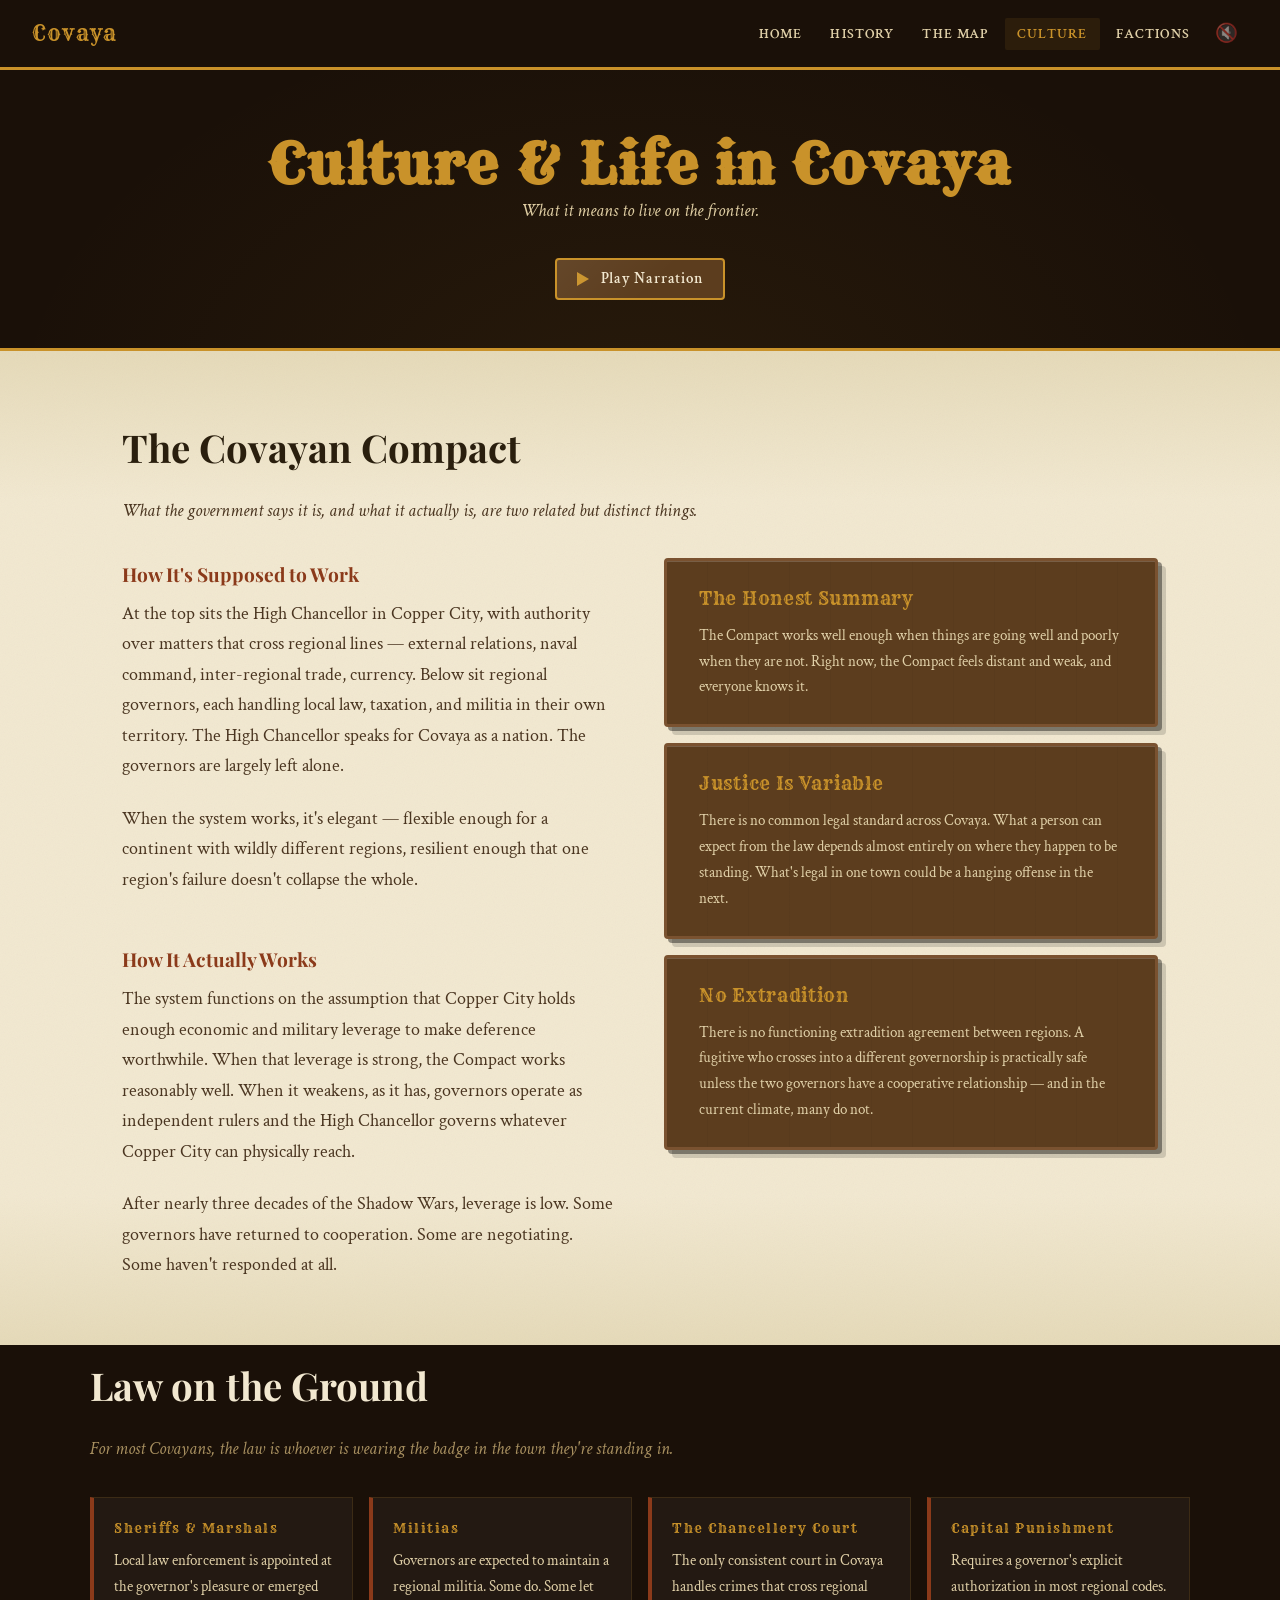
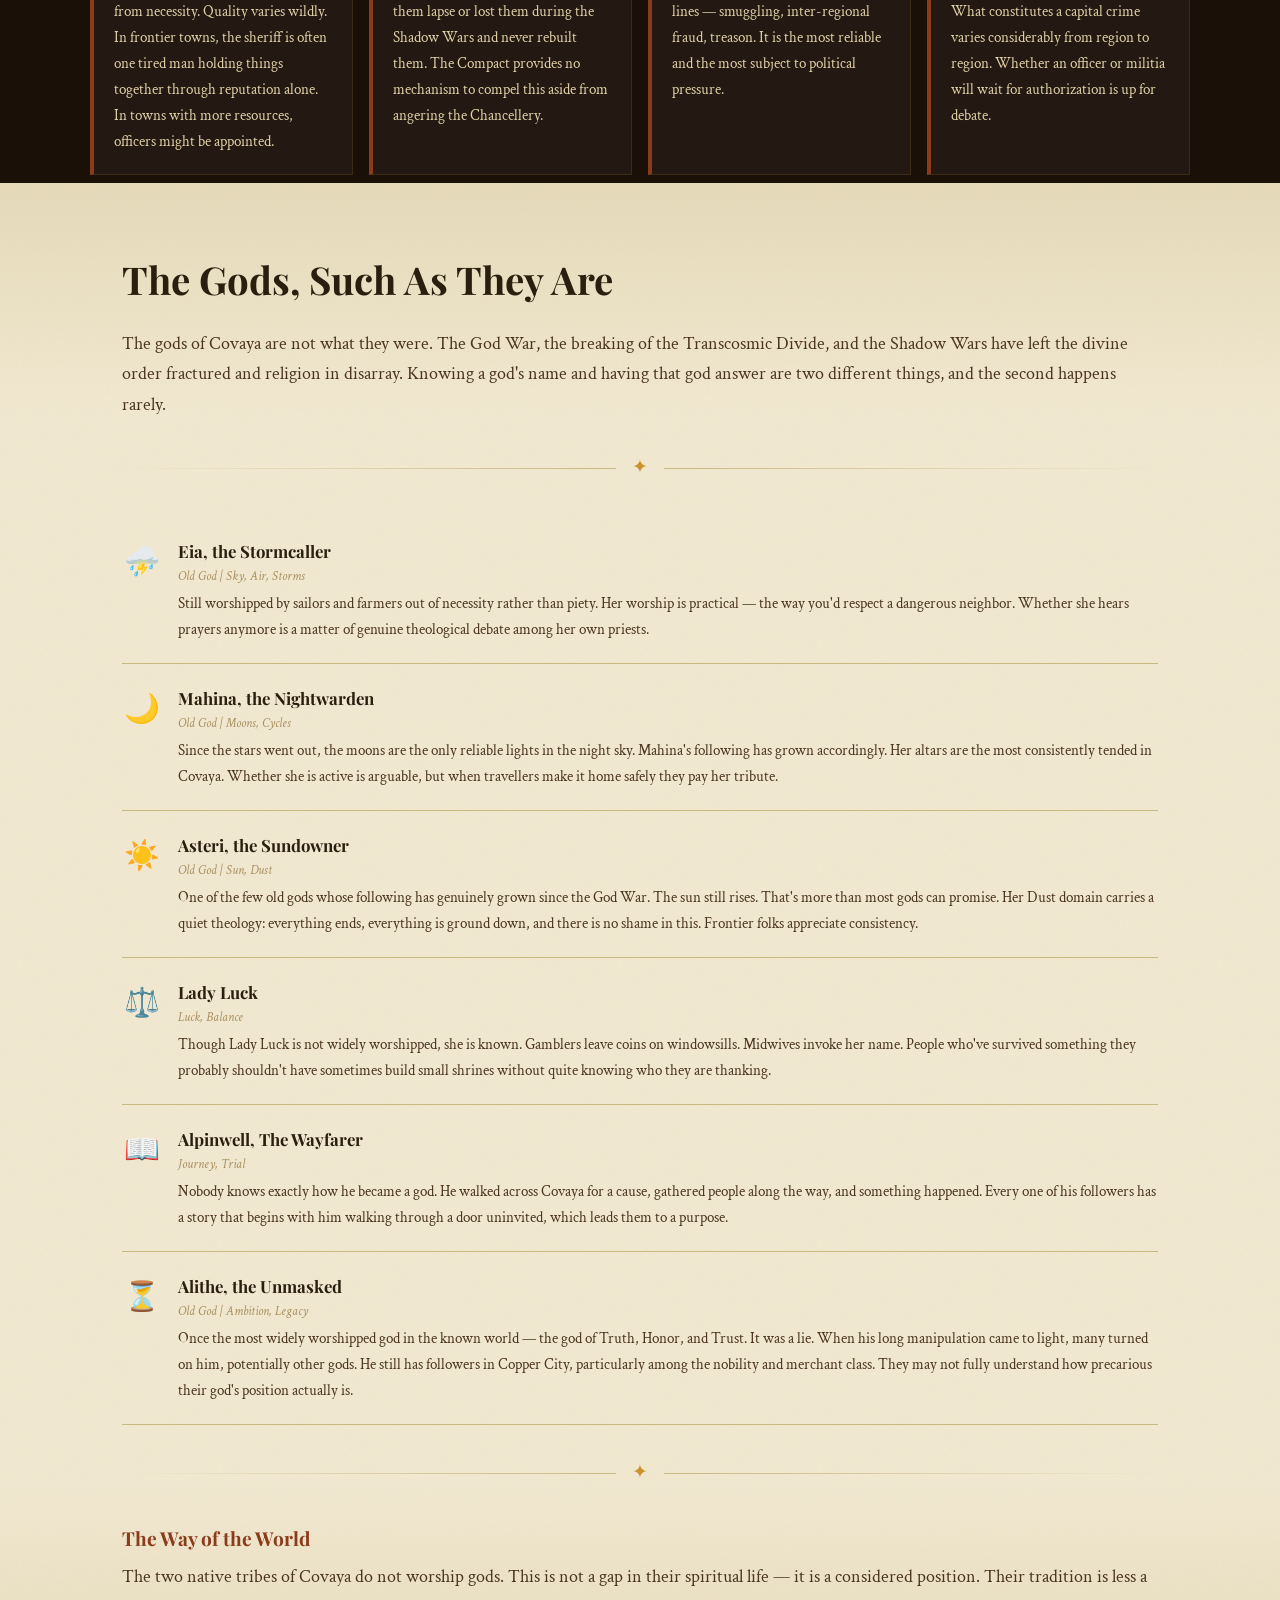
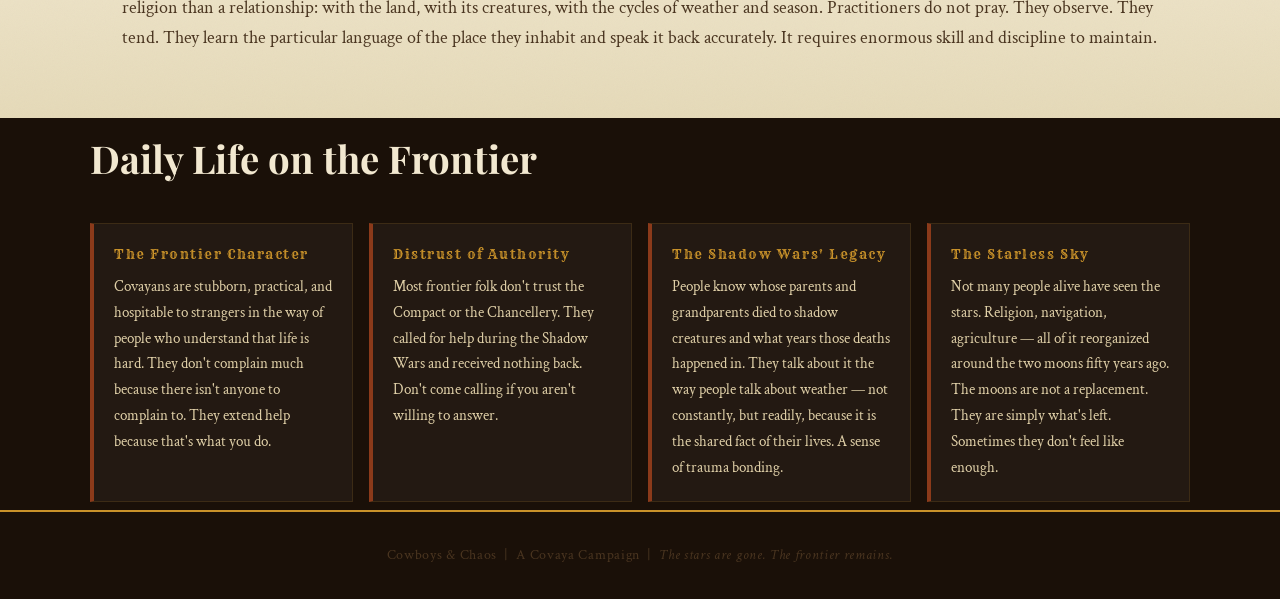
==== commit d589a34e: "updated music UI and fixed nav bar overlap bug, added new favicon" ====
--- a/culture.html
+++ b/culture.html
@@ -13,7 +13,7 @@
   <link rel="stylesheet" href="css/factions.css" />
   <link rel="stylesheet" href="css/location.css" />
   <link rel="stylesheet" href="css/spine-gulch.css" />
-  <link rel="icon" type="image/webp" href="./assets/favicon.png" />
+  <link rel="icon" type="image/webp" href="./assets/favicon.jpg" />
 </head>
 <body>
 
--- a/css/style.css
+++ b/css/style.css
@@ -60,7 +60,8 @@
   border-bottom: 3px solid var(--gold);
   display: flex;
   align-items: center;
-  justify-content: space-between;
+  justify-content: flex-start;
+  gap: 0.25rem;
   padding: 0 2rem;
 }
 
@@ -71,6 +72,7 @@
   letter-spacing: 0.05em;
   text-decoration: none;
   flex-shrink: 0;
+  margin-right: auto;
 }
 
 .nav-brand:hover { color: var(--gold-light); }
@@ -318,7 +320,8 @@
 .page-hero {
   background: var(--shadow);
   border-bottom: 3px solid var(--gold);
-  padding: 4rem 2rem 3rem;
+  margin-top: calc(-1 * var(--nav-height));
+  padding: calc(var(--nav-height) + 4rem) 2rem 3rem;
   text-align: center;
   position: relative;
   overflow: hidden;
@@ -443,36 +446,27 @@
   .section-inner { padding: 2.5rem 1.25rem; }
 }
 
-/* ── Music Toggle Button ───────────────────────────────────── */
+/* ── Music Toggle Button (nav bar) ─────────────────────────── */
 #music-toggle {
-  position: fixed;
-  bottom: 1.5rem;
-  right: 1.5rem;
-  width: 2.75rem;
-  height: 2.75rem;
-  border-radius: 50%;
-  background: var(--shadow);
-  border: 1px solid var(--gold);
-  color: var(--gold);
-  font-size: 1.2rem;
+  background: none;
+  border: none;
+  color: var(--parchment-dark);
+  font-size: 1.15rem;
   line-height: 1;
   cursor: pointer;
-  display: flex;
-  align-items: center;
-  justify-content: center;
-  z-index: 200;
-  transition: background 0.2s, box-shadow 0.2s, opacity 0.2s;
-  box-shadow: 0 0 10px rgba(201, 146, 42, 0.35);
+  padding: 0.4rem 0.6rem;
+  border-radius: 2px;
+  transition: color 0.2s, background 0.2s;
+  flex-shrink: 0;
 }
 
 #music-toggle:hover {
-  background: rgba(201, 146, 42, 0.12);
-  box-shadow: 0 0 18px rgba(201, 146, 42, 0.55);
+  color: var(--gold);
+  background: rgba(201, 146, 42, 0.1);
 }
 
 #music-toggle.muted {
-  opacity: 0.4;
-  box-shadow: none;
+  opacity: 0.5;
 }
 
 /* ── Music Consent Modal ───────────────────────────────────── */
--- a/css/location.css
+++ b/css/location.css
@@ -12,3 +12,99 @@
 }
 
 .back-link:hover { color: var(--gold); }
+
+/* ── District Grid ─────────────────────────────────────────── */
+.district-grid {
+  display: grid;
+  grid-template-columns: 1fr 1fr;
+  gap: 1.25rem;
+  margin-top: 1.5rem;
+}
+
+@media (max-width: 680px) {
+  .district-grid { grid-template-columns: 1fr; }
+}
+
+.district-card {
+  background: var(--parchment-dark);
+  border: 2px solid var(--parchment-deep);
+  border-top: 4px solid var(--rust);
+  padding: 1.5rem;
+}
+
+.district-card.gold   { border-top-color: var(--gold); }
+.district-card.sage   { border-top-color: var(--sage); }
+.district-card.shadow { border-top-color: var(--ink-light); }
+.district-card--full  { grid-column: 1 / -1; }
+
+.district-icon {
+  font-size: 1.6rem;
+  margin-bottom: 0.5rem;
+}
+
+.district-name {
+  font-family: var(--font-heading);
+  font-size: 1.1rem;
+  font-weight: 700;
+  color: var(--ink);
+  margin-bottom: 0.2rem;
+}
+
+.district-tag {
+  font-family: var(--font-display);
+  font-size: 0.62rem;
+  letter-spacing: 0.14em;
+  text-transform: uppercase;
+  color: var(--dust);
+  margin-bottom: 0.6rem;
+}
+
+.district-card p { font-size: 0.92rem; }
+
+/* ── Location Entries ──────────────────────────────────────── */
+.location-entries {
+  display: flex;
+  flex-direction: column;
+  gap: 1rem;
+  margin-top: 1.5rem;
+}
+
+.location-entry {
+  display: flex;
+  gap: 1.25rem;
+  padding: 1.25rem;
+  background: var(--parchment-dark);
+  border: 1px solid var(--parchment-deep);
+  border-left: 4px solid var(--rust);
+  align-items: flex-start;
+}
+
+.location-entry.gold   { border-left-color: var(--gold); }
+.location-entry.sage   { border-left-color: var(--sage); }
+.location-entry.shadow { border-left-color: var(--ink-light); }
+
+.location-icon {
+  font-size: 1.8rem;
+  flex-shrink: 0;
+  line-height: 1;
+  padding-top: 0.15rem;
+}
+
+.location-name {
+  font-family: var(--font-heading);
+  font-size: 1.05rem;
+  font-weight: 700;
+  color: var(--ink);
+  margin-bottom: 0.15rem;
+}
+
+.location-district {
+  font-family: var(--font-display);
+  font-size: 0.62rem;
+  letter-spacing: 0.14em;
+  text-transform: uppercase;
+  color: var(--dust);
+  margin-bottom: 0.4rem;
+}
+
+.location-entry p { font-size: 0.92rem; margin: 0; }
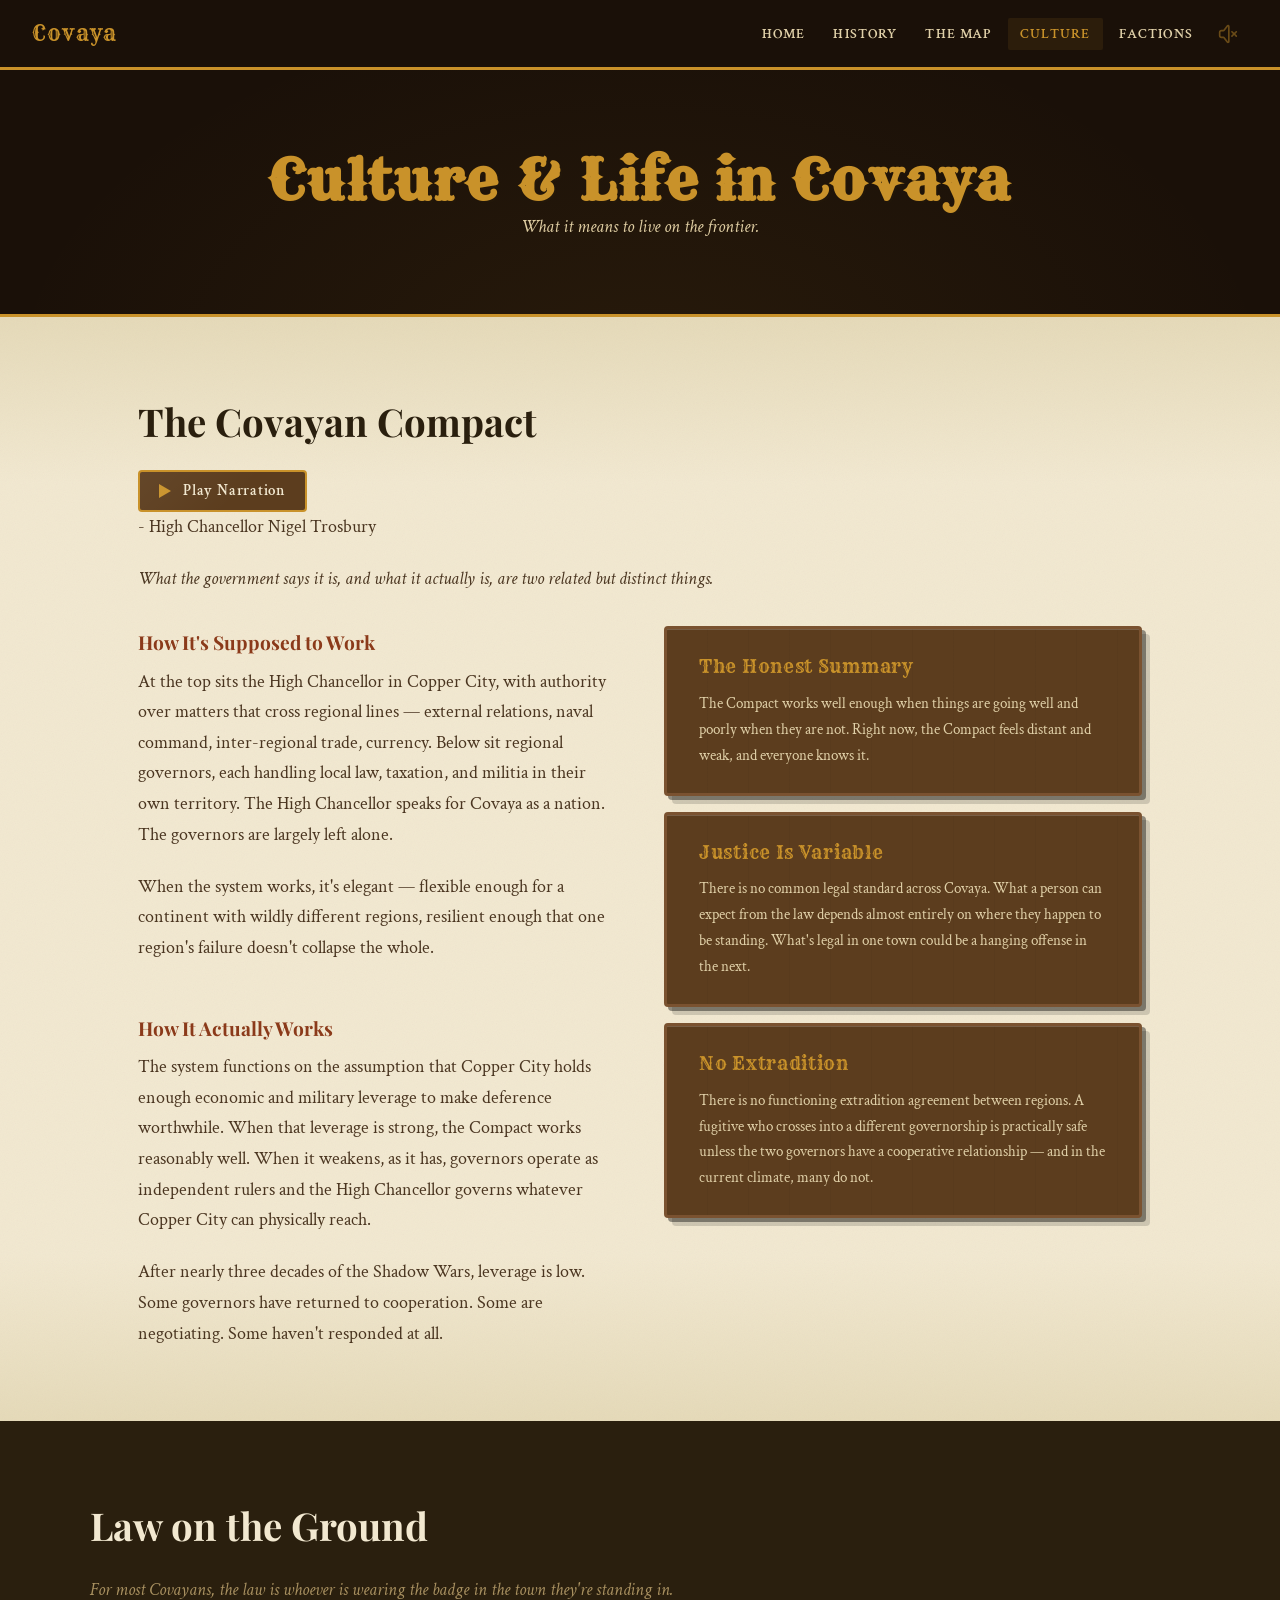
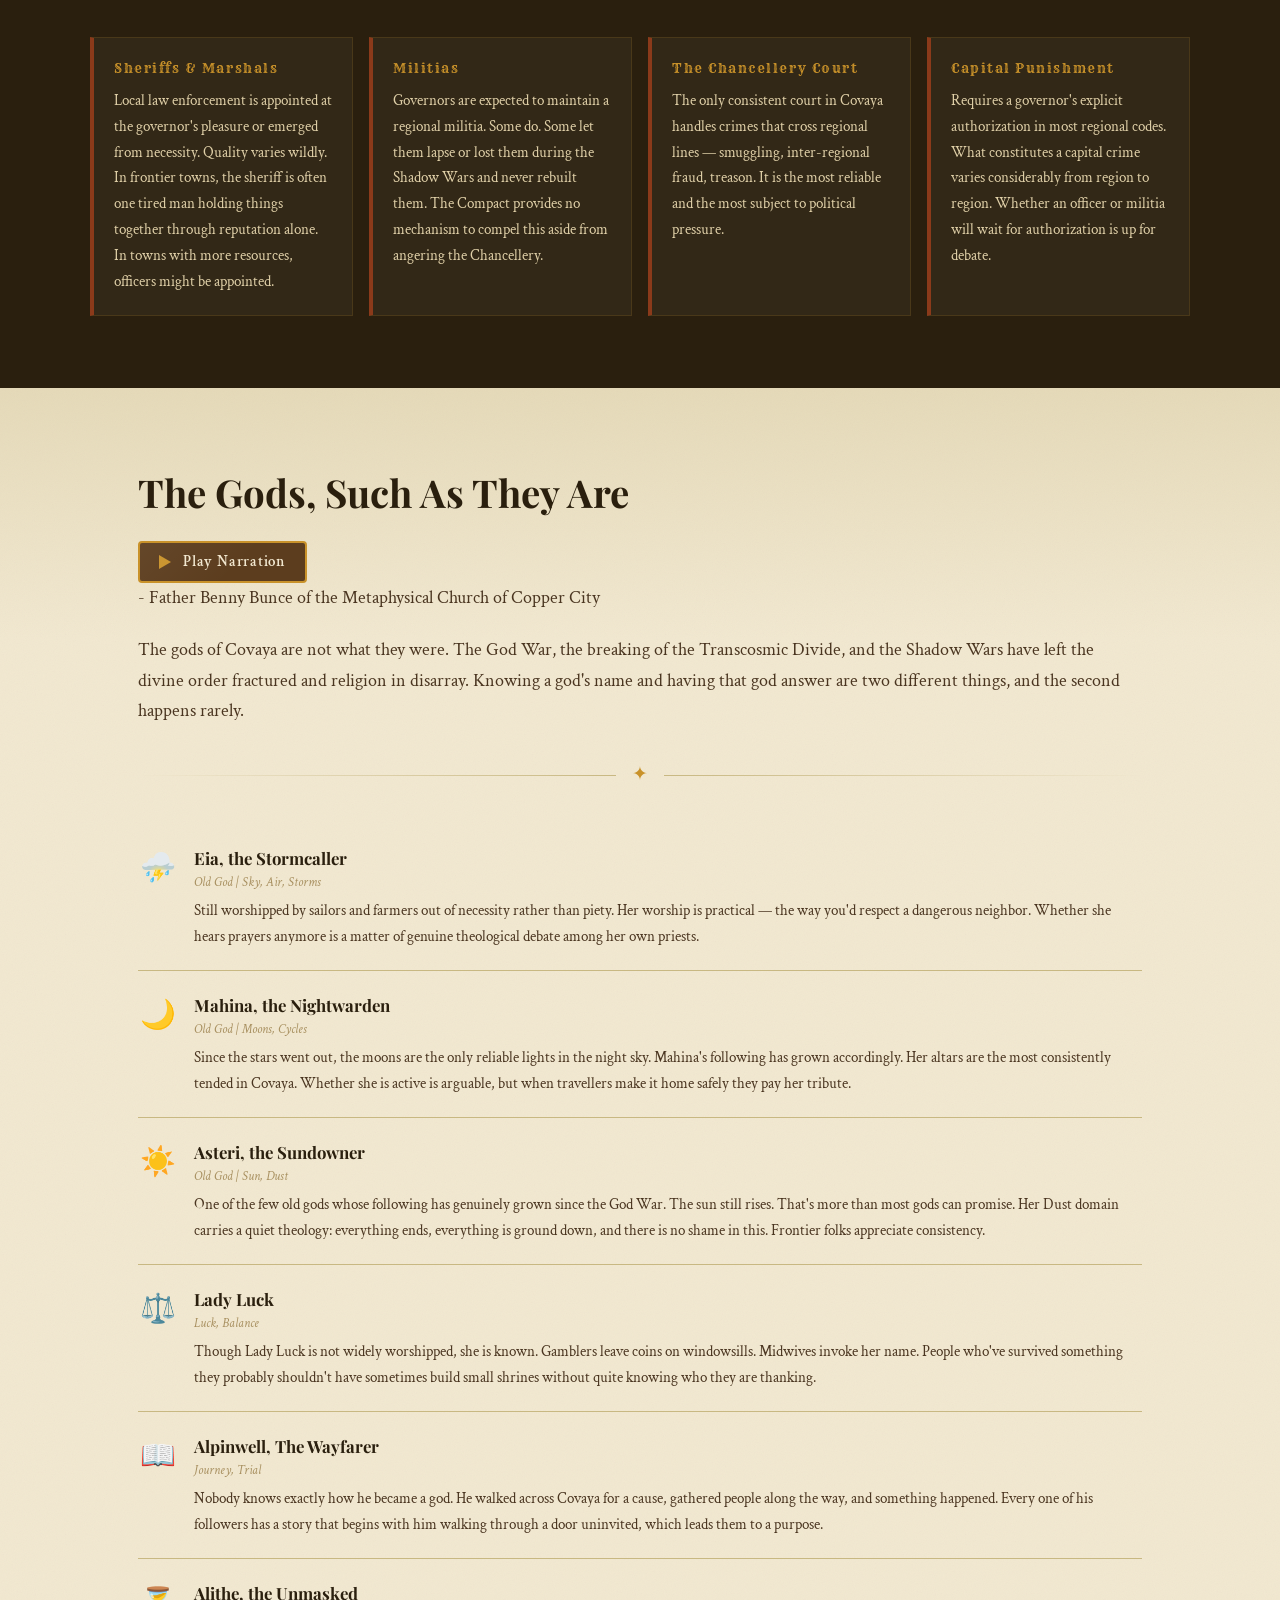
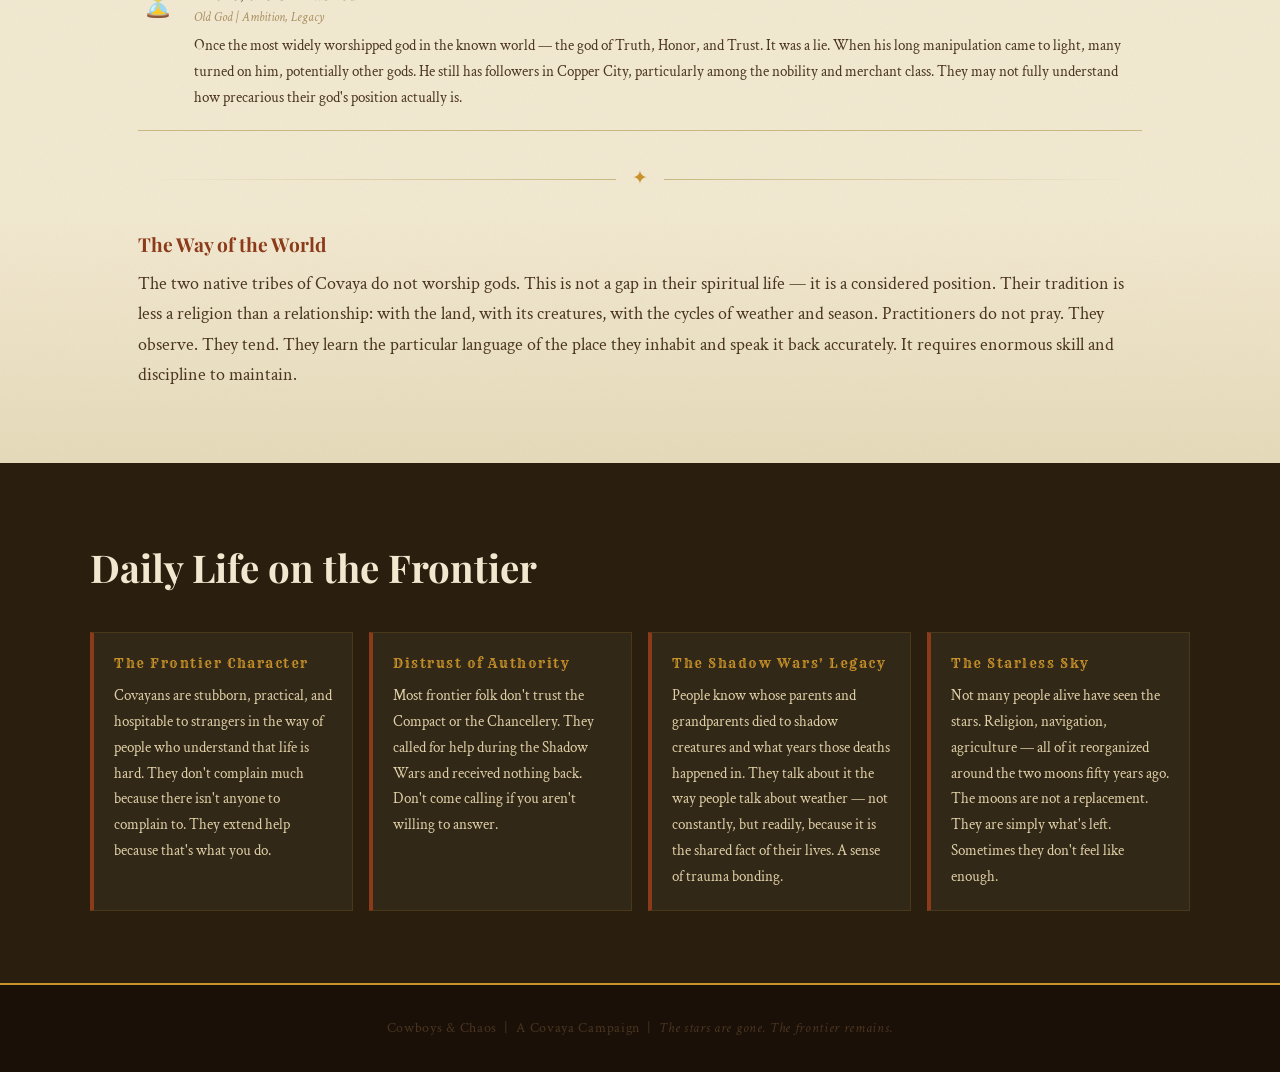
==== commit fcf1dc91: "updating audio button UI locations and adding audio files" ====
--- a/culture.html
+++ b/culture.html
@@ -38,16 +38,17 @@
     <header class="page-hero">
       <h1 class="display-title">Culture &amp; Life in Covaya</h1>
       <p class="subtitle">What it means to live on the frontier.</p>
-      <button class="audio-player mt-2" data-src="audio/culture.mp3" aria-label="Play culture narration" style="margin:0 auto;">
-        <span class="play-icon" aria-hidden="true"></span>
-        <span class="audio-label">Play Narration</span>
-      </button>
     </header>
 
     <!-- Government -->
     <section class="parchment-section" aria-labelledby="govt-heading">
       <div class="section-inner">
         <h2 class="section-title" id="govt-heading">The Covayan Compact</h2>
+        <button class="audio-player mt-2" data-src="assets/compact-narration.mp4a" aria-label="Play culture narration" style="margin:0 auto;">
+          <span class="play-icon" aria-hidden="true"></span>
+          <span class="audio-label">Play Narration</span>
+        </button>
+        <p>- High Chancellor Nigel Trosbury</p>
         <p class="subtitle">What the government says it is, and what it actually is, are two related but distinct things.</p>
 
         <div class="two-col">
@@ -112,6 +113,11 @@
     <section class="parchment-section" aria-labelledby="religion-heading">
       <div class="section-inner">
         <h2 class="section-title" id="religion-heading">The Gods, Such As They Are</h2>
+        <button class="audio-player mt-2" data-src="assets/gods-narration.mp4a" aria-label="Play gods narration" style="margin:0 auto;">
+          <span class="play-icon" aria-hidden="true"></span>
+          <span class="audio-label">Play Narration</span>
+        </button>
+        <p>- Father Benny Bunce of the Metaphysical Church of Copper City</p>
         <p>The gods of Covaya are not what they were. The God War, the breaking of the Transcosmic Divide, and the Shadow Wars have left the divine order fractured and religion in disarray. Knowing a god's name and having that god answer are two different things, and the second happens rarely.</p>
         <div class="divider"><span class="divider-icon">✦</span></div>
 
--- a/css/style.css
+++ b/css/style.css
@@ -146,7 +146,7 @@
 .section-inner {
   max-width: var(--max-width);
   margin: 0 auto;
-  padding: 4rem 2rem;
+  padding: 4.5rem 3rem;
   position: relative;
 }
 
@@ -321,7 +321,7 @@
   background: var(--shadow);
   border-bottom: 3px solid var(--gold);
   margin-top: calc(-1 * var(--nav-height));
-  padding: calc(var(--nav-height) + 4rem) 2rem 3rem;
+  padding: calc(var(--nav-height) + 5rem) 3rem 4.5rem;
   text-align: center;
   position: relative;
   overflow: hidden;
@@ -443,30 +443,31 @@
   .nav-links.open { display: flex; }
   .nav-links a { padding: 0.75rem 1rem; font-size: 1rem; }
   .nav-toggle { display: flex; }
-  .section-inner { padding: 2.5rem 1.25rem; }
+  .section-inner { padding: 3rem 1.5rem; }
 }
 
 /* ── Music Toggle Button (nav bar) ─────────────────────────── */
 #music-toggle {
   background: none;
   border: none;
-  color: var(--parchment-dark);
-  font-size: 1.15rem;
-  line-height: 1;
+  color: var(--gold);
+  display: flex;
+  align-items: center;
+  justify-content: center;
   cursor: pointer;
   padding: 0.4rem 0.6rem;
   border-radius: 2px;
-  transition: color 0.2s, background 0.2s;
+  transition: color 0.2s, background 0.2s, opacity 0.2s;
   flex-shrink: 0;
 }
 
 #music-toggle:hover {
-  color: var(--gold);
+  color: var(--gold-light);
   background: rgba(201, 146, 42, 0.1);
 }
 
 #music-toggle.muted {
-  opacity: 0.5;
+  opacity: 0.45;
 }
 
 /* ── Music Consent Modal ───────────────────────────────────── */
--- a/css/index.css
+++ b/css/index.css
@@ -1,7 +1,7 @@
 /* ── Hero / Stars Section ───────────────────────────────── */
 .hero {
   position: relative;
-  min-height: 100vh;
+  height: 100vh;
   background: #080510;
   display: flex;
   flex-direction: column;
--- a/css/history.css
+++ b/css/history.css
@@ -68,26 +68,14 @@
   margin: 2rem 0;
   font-style: italic;
   font-size: 1.05rem;
-  color: var(--ink-light);
+  color: var(--ink);
   position: relative;
-}
-
-.quote-block::before {
-  content: '\201C';
-  font-family: var(--font-heading);
-  font-size: 4rem;
-  color: var(--rust);
-  opacity: 0.25;
-  position: absolute;
-  top: -0.5rem;
-  left: 0.75rem;
-  line-height: 1;
 }
 
 .quote-attribution {
   font-style: normal;
   font-size: 0.85rem;
-  color: var(--dust);
+  color: var(--ink-light);
   margin-top: 0.5rem;
   margin-bottom: 0;
 }
--- a/css/location.css
+++ b/css/location.css
@@ -108,3 +108,14 @@
 }
 
 .location-entry p { font-size: 0.92rem; margin: 0; }
+
+/* ── Dark Band (override factions.css conflict) ────────────── */
+.band {
+  background: var(--ink);
+  padding: 4.5rem 3rem;
+}
+
+.band-inner {
+  max-width: var(--max-width);
+  margin: 0 auto;
+}
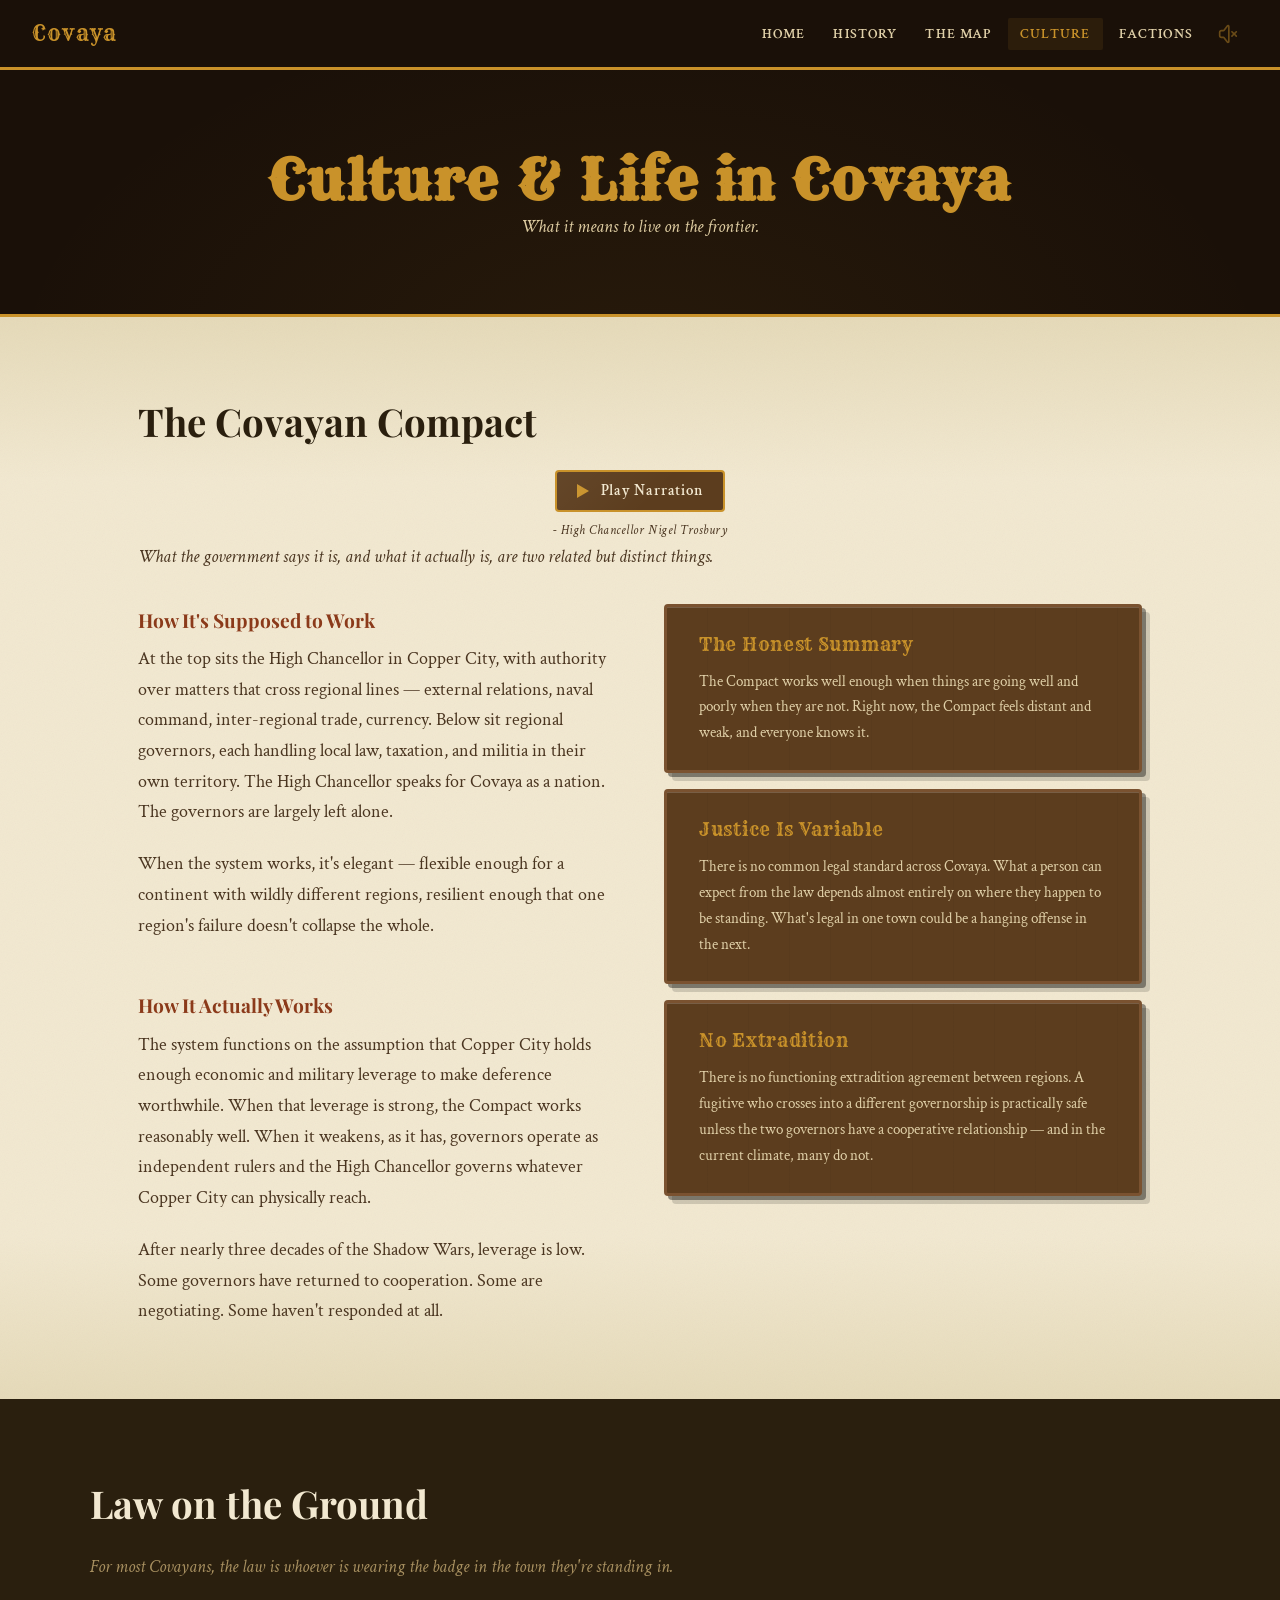
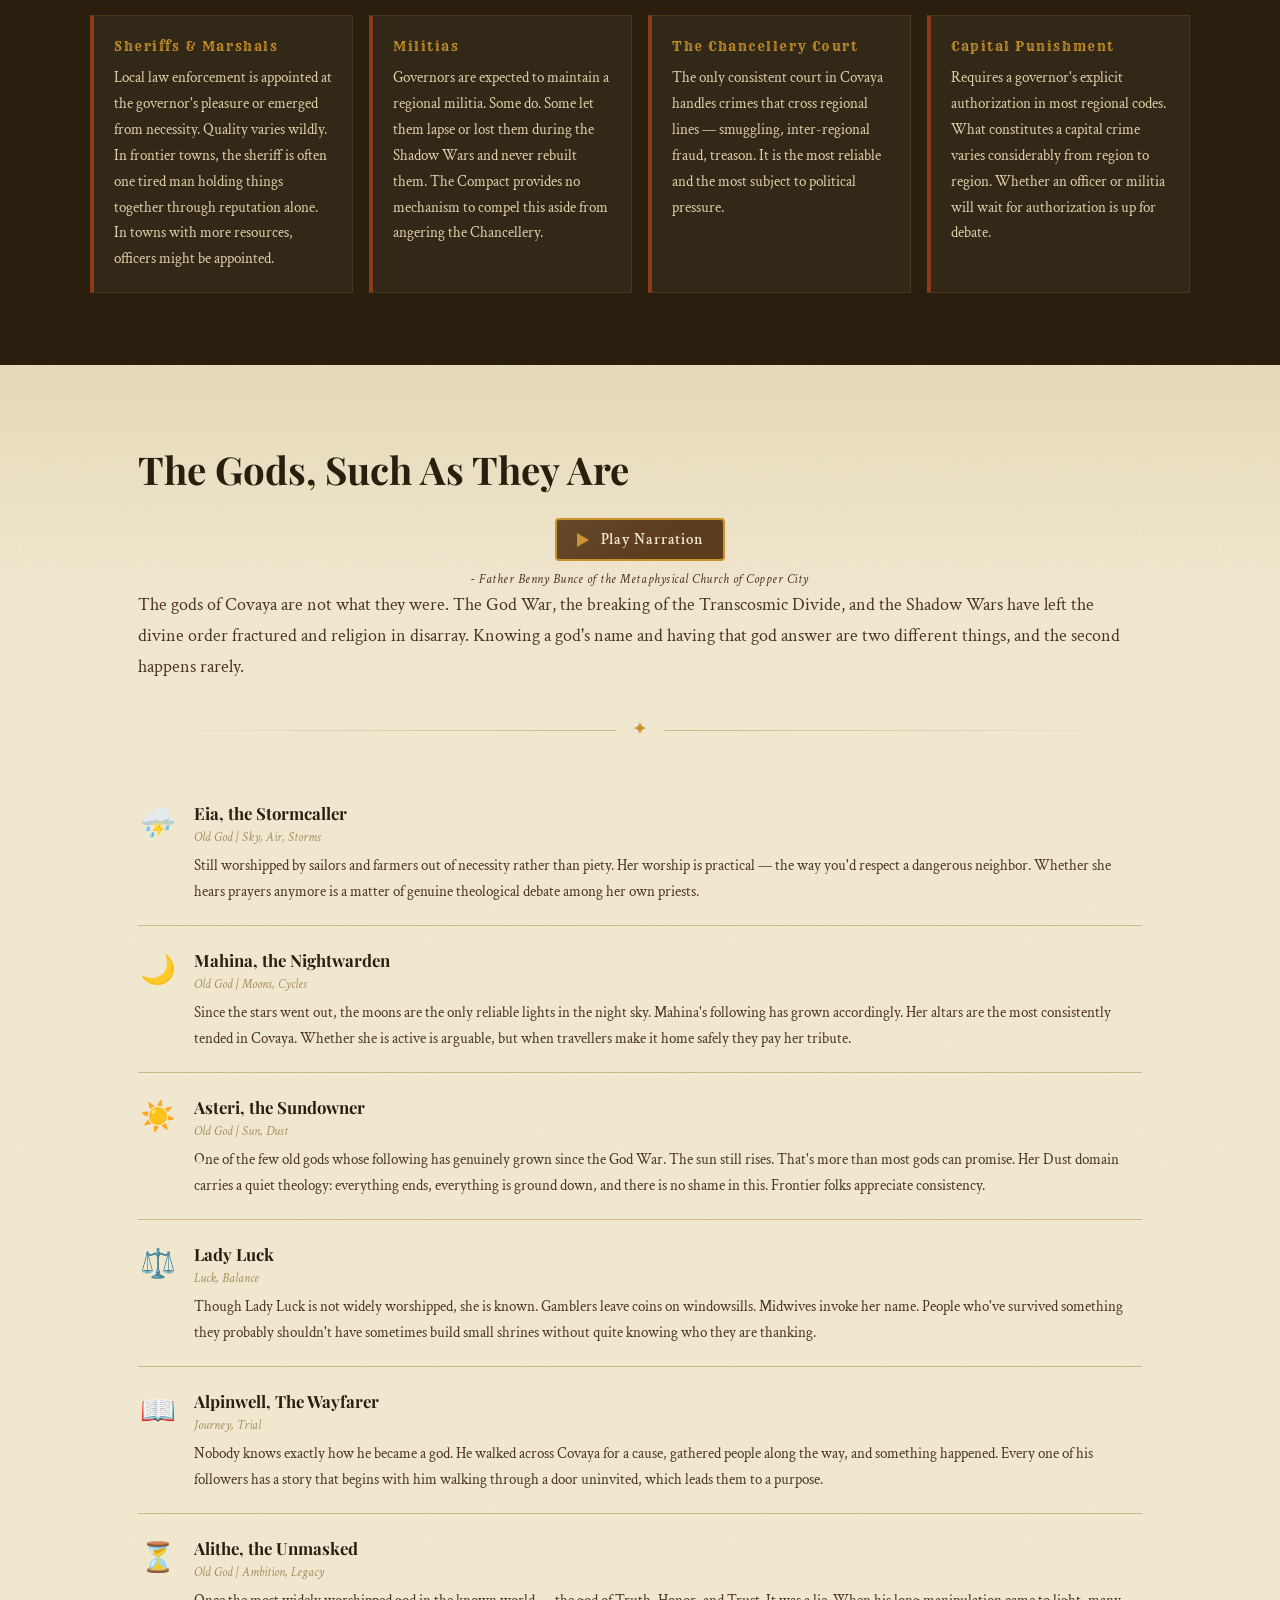
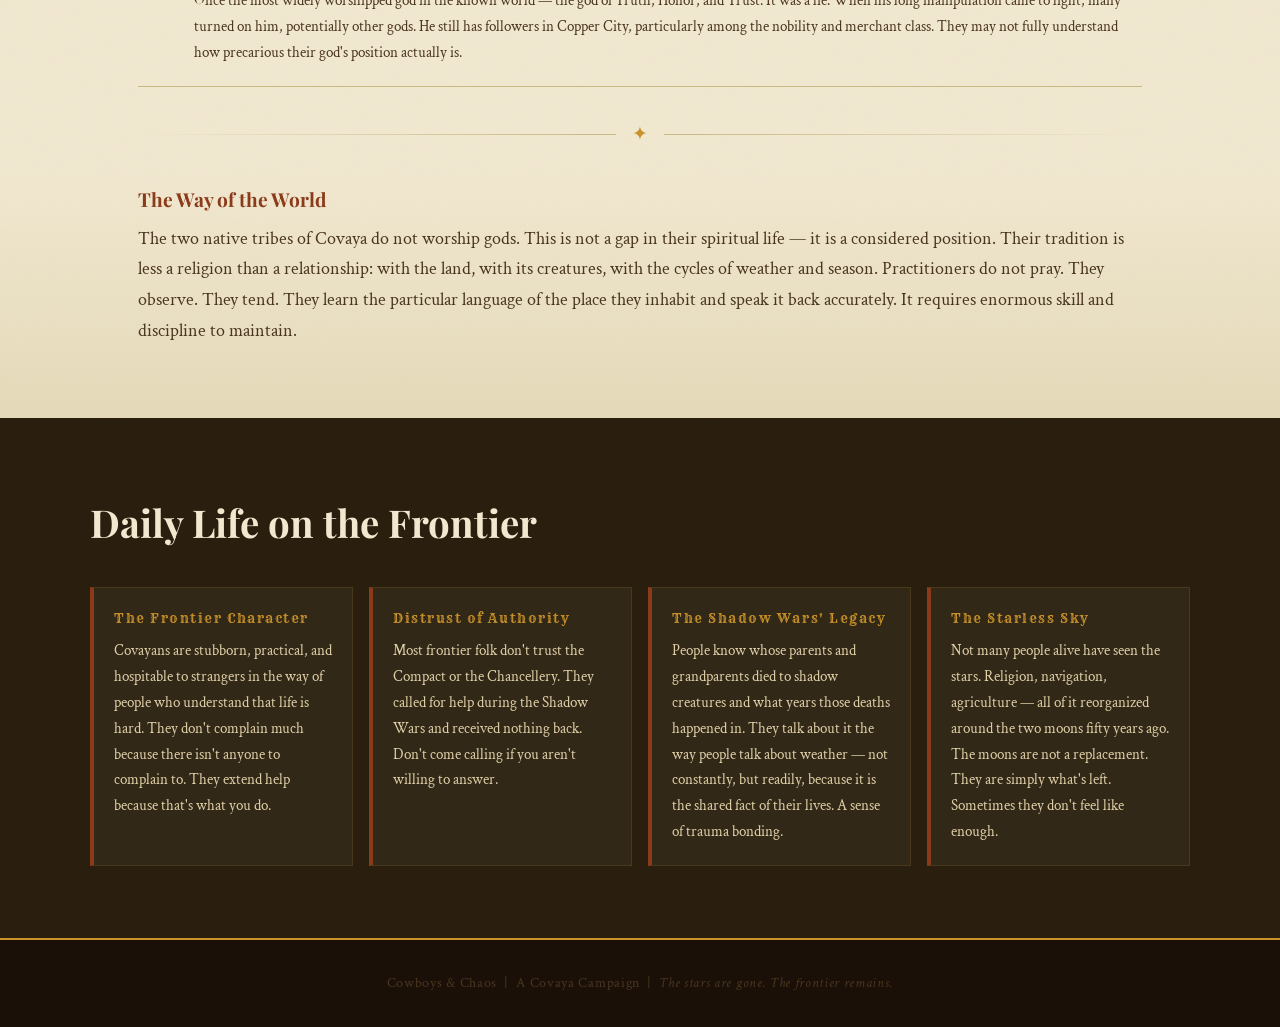
==== commit aa1a75b8: "chore: updating audio files for quality" ====
--- a/culture.html
+++ b/culture.html
@@ -44,7 +44,7 @@
     <section class="parchment-section" aria-labelledby="govt-heading">
       <div class="section-inner">
         <h2 class="section-title" id="govt-heading">The Covayan Compact</h2>
-        <button class="audio-player mt-2" data-src="assets/compact-narration.mp4a" aria-label="Play culture narration" style="margin:0 auto;">
+        <button class="audio-player mt-2" data-src="assets/compact.mp3" aria-label="Play culture narration" style="margin:0 auto;">
           <span class="play-icon" aria-hidden="true"></span>
           <span class="audio-label">Play Narration</span>
         </button>
@@ -113,7 +113,7 @@
     <section class="parchment-section" aria-labelledby="religion-heading">
       <div class="section-inner">
         <h2 class="section-title" id="religion-heading">The Gods, Such As They Are</h2>
-        <button class="audio-player mt-2" data-src="assets/gods-narration.mp4a" aria-label="Play gods narration" style="margin:0 auto;">
+        <button class="audio-player mt-2" data-src="assets/gods.mp3" aria-label="Play gods narration" style="margin:0 auto;">
           <span class="play-icon" aria-hidden="true"></span>
           <span class="audio-label">Play Narration</span>
         </button>
--- a/css/style.css
+++ b/css/style.css
@@ -207,7 +207,9 @@
 
 /* ── Audio Player ──────────────────────────────────────────── */
 .audio-player {
-  display: inline-flex;
+  display: flex;
+  width: fit-content;
+  margin: 0 auto;
   align-items: center;
   gap: 0.75rem;
   background: var(--wood);
@@ -265,6 +267,22 @@
 }
 
 .audio-label { font-weight: 600; letter-spacing: 0.05em; }
+
+/* ── Audio Attribution ─────────────────────────────────────── */
+.audio-player + p {
+  font-family: var(--font-body);
+  font-style: italic;
+  font-size: 0.8rem;
+  letter-spacing: 0.04em;
+  color: var(--dust);
+  text-align: center;
+  margin-top: 0.5rem;
+  margin-bottom: 0;
+}
+
+.parchment-section .audio-player + p {
+  color: var(--ink-light);
+}
 
 /* ── Wooden Sign Cards ─────────────────────────────────────── */
 .wooden-sign {
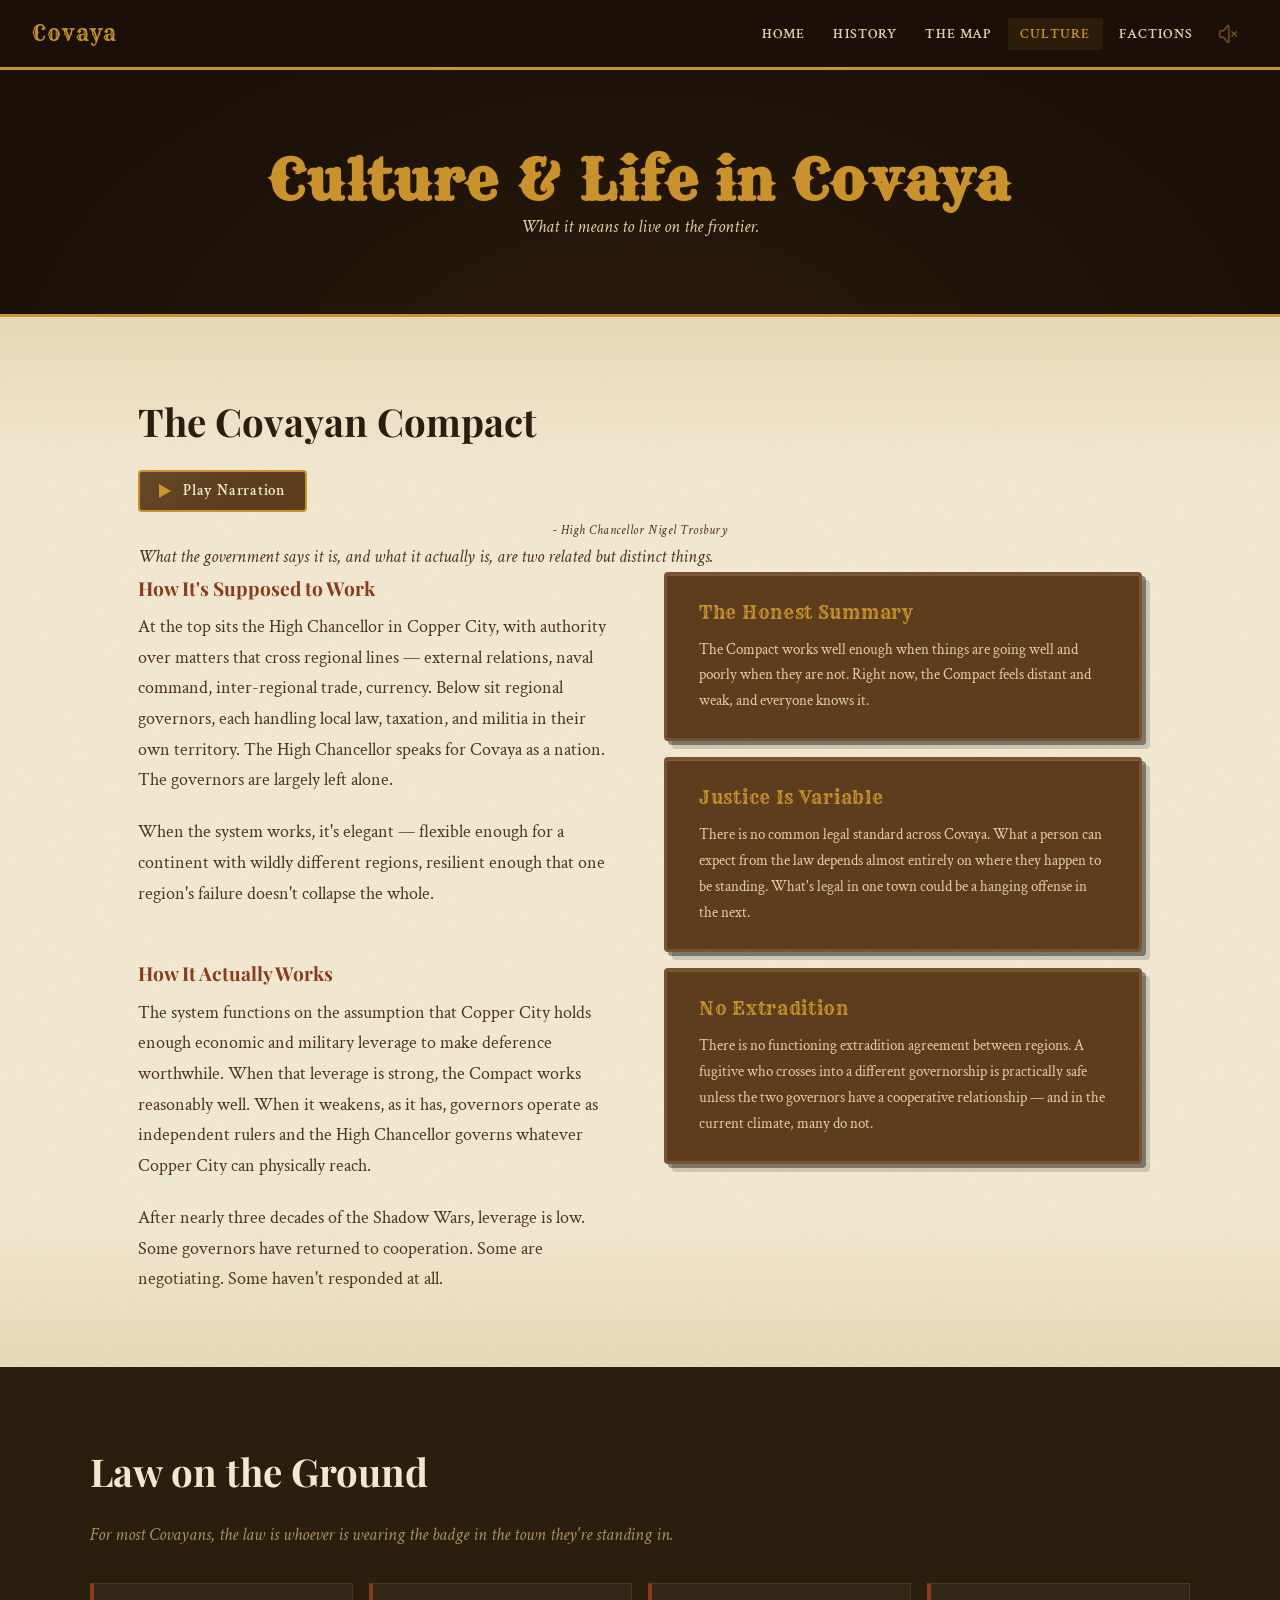
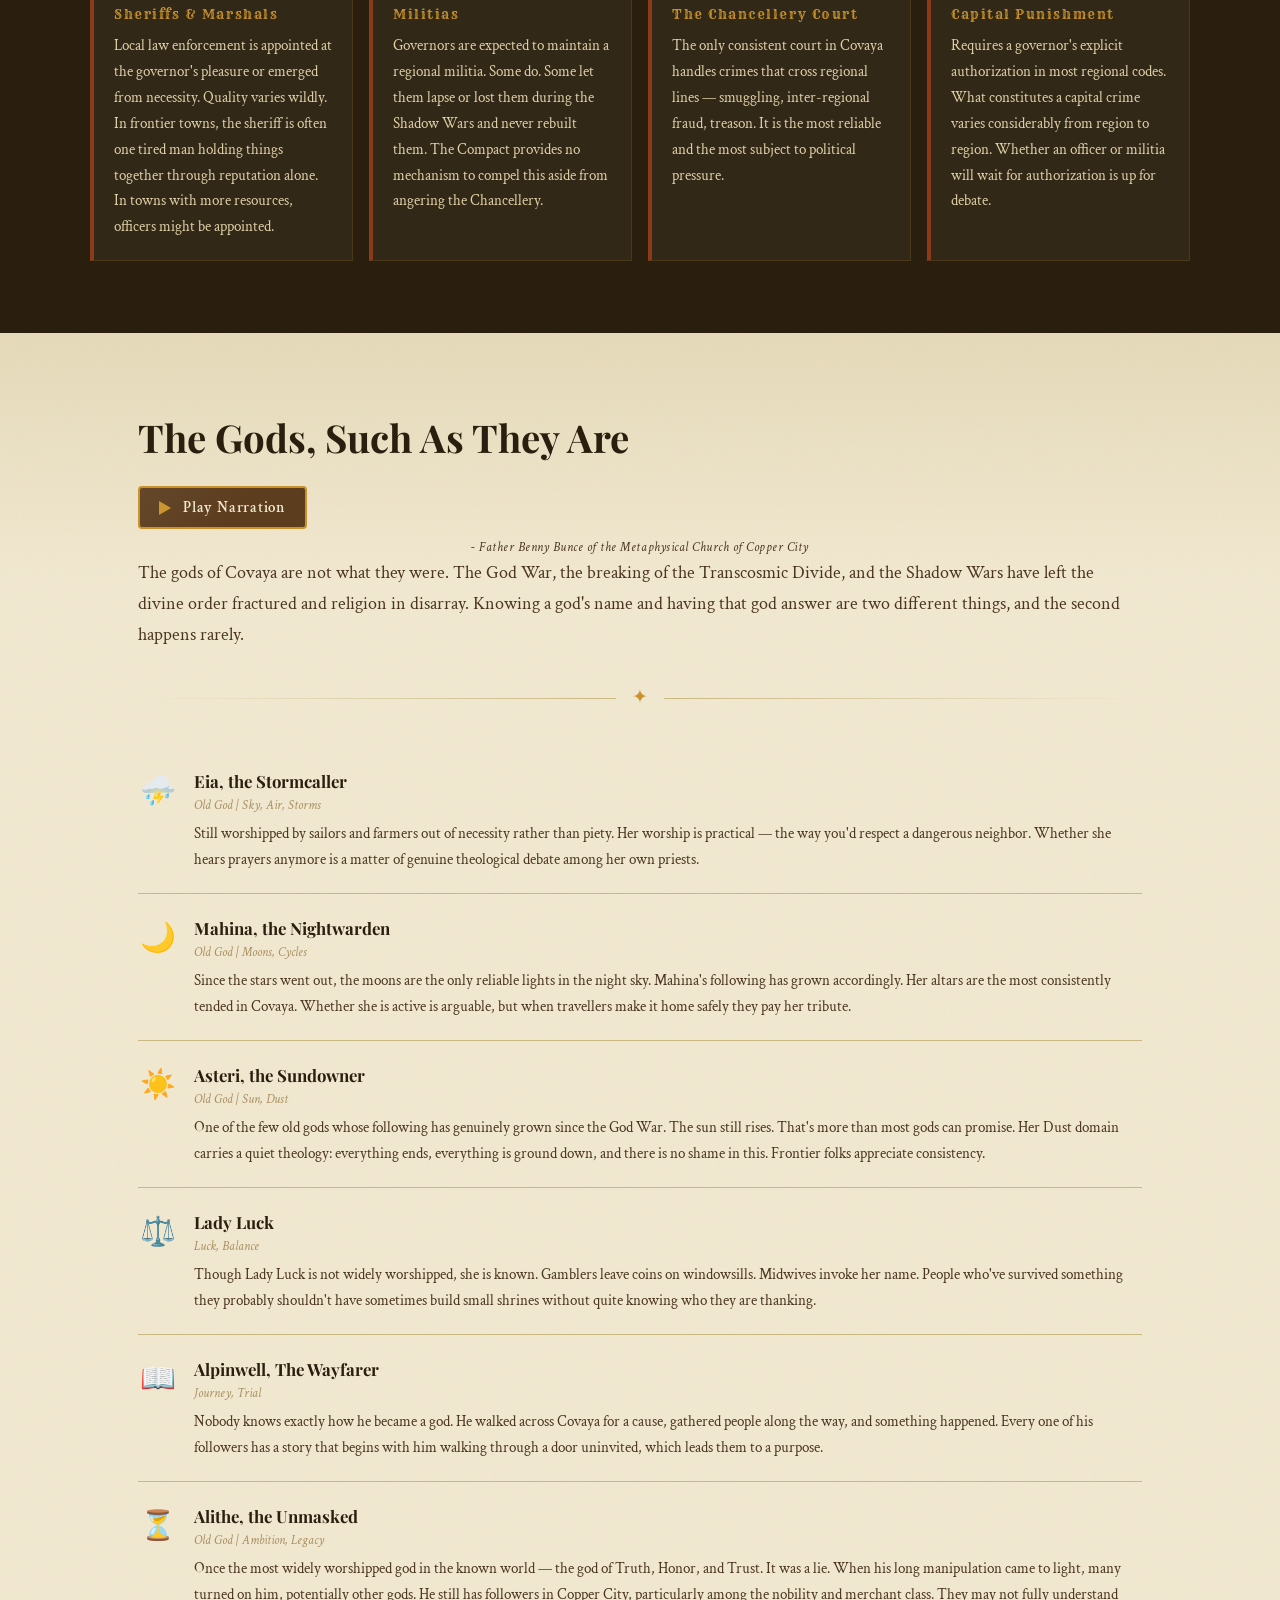
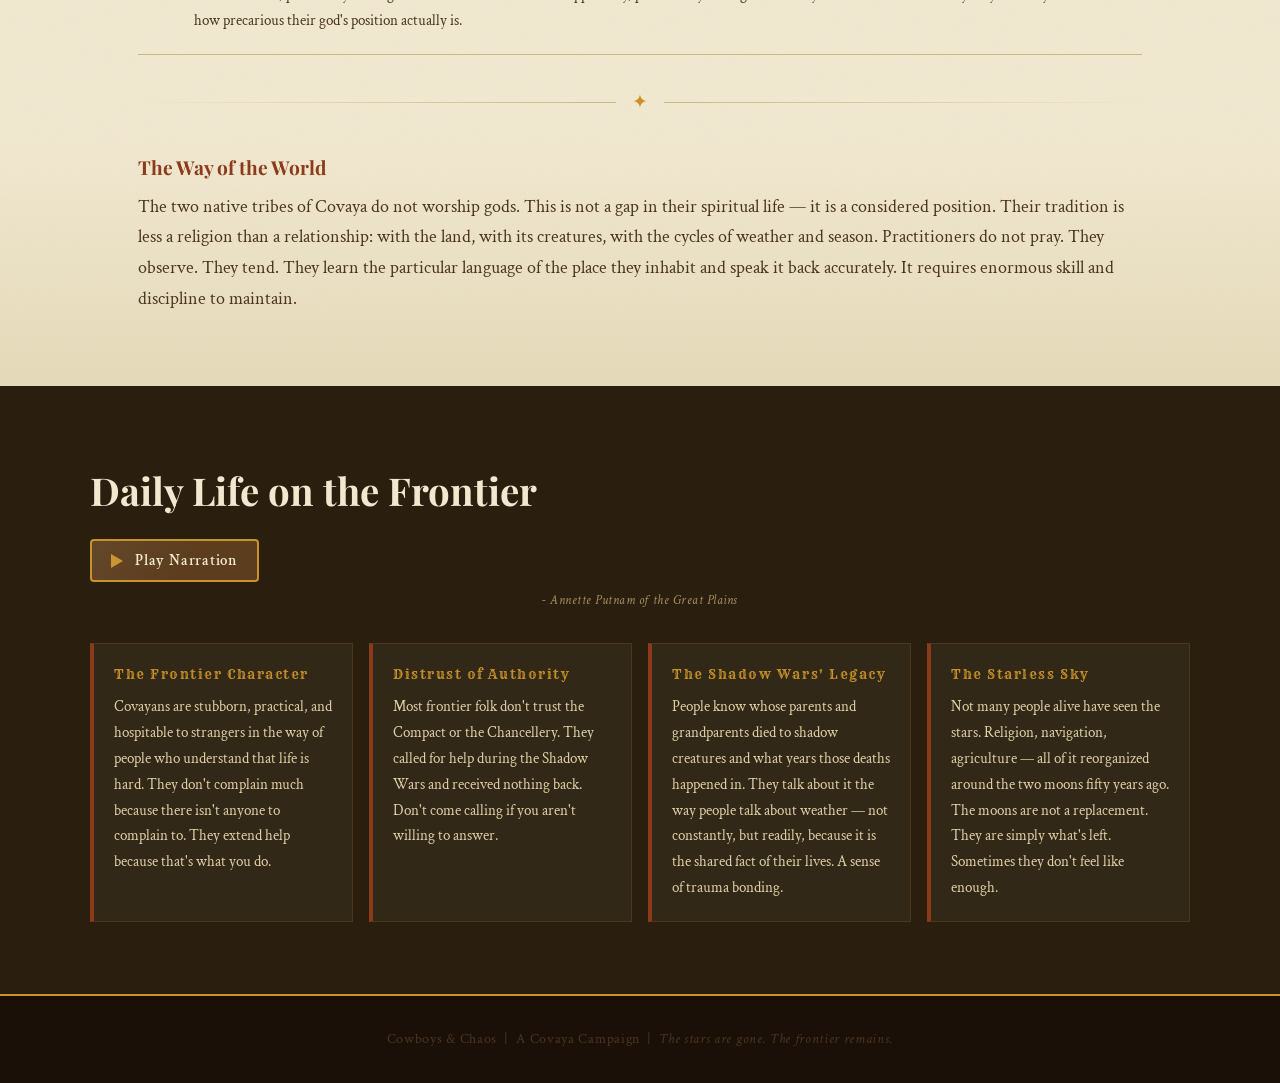
==== commit 0f4d88da: "resolving quality issues" ====
--- a/culture.html
+++ b/culture.html
@@ -44,12 +44,14 @@
     <section class="parchment-section" aria-labelledby="govt-heading">
       <div class="section-inner">
         <h2 class="section-title" id="govt-heading">The Covayan Compact</h2>
-        <button class="audio-player mt-2" data-src="assets/compact.mp3" aria-label="Play culture narration" style="margin:0 auto;">
-          <span class="play-icon" aria-hidden="true"></span>
-          <span class="audio-label">Play Narration</span>
-        </button>
-        <p>- High Chancellor Nigel Trosbury</p>
-        <p class="subtitle">What the government says it is, and what it actually is, are two related but distinct things.</p>
+        <div class="left-align">
+          <button class="audio-player" data-src="assets/compact.mp3" aria-label="Play culture narration">
+            <span class="play-icon" aria-hidden="true"></span>
+            <span class="audio-label">Play Narration</span>
+          </button>
+          <p>- High Chancellor Nigel Trosbury</p>
+          <p class="subtitle">What the government says it is, and what it actually is, are two related but distinct things.</p>
+        </div>
 
         <div class="two-col">
           <div>
@@ -113,7 +115,7 @@
     <section class="parchment-section" aria-labelledby="religion-heading">
       <div class="section-inner">
         <h2 class="section-title" id="religion-heading">The Gods, Such As They Are</h2>
-        <button class="audio-player mt-2" data-src="assets/gods.mp3" aria-label="Play gods narration" style="margin:0 auto;">
+        <button class="audio-player mt-2" data-src="assets/gods.mp3" aria-label="Play gods narration">
           <span class="play-icon" aria-hidden="true"></span>
           <span class="audio-label">Play Narration</span>
         </button>
@@ -186,6 +188,11 @@
     <section class="band" aria-labelledby="life-heading">
       <div class="band-inner">
         <h2 class="section-title light" id="life-heading">Daily Life on the Frontier</h2>
+        <button class="audio-player mt-2" data-src="assets/daily-life.mp3" aria-label="Play daily life narration">
+          <span class="play-icon" aria-hidden="true"></span>
+          <span class="audio-label">Play Narration</span>
+        </button>
+        <p>- Annette Putnam of the Great Plains</p>
         <div class="law-cards">
           <div class="law-card">
             <div class="law-card-title">The Frontier Character</div>
--- a/css/style.css
+++ b/css/style.css
@@ -209,7 +209,6 @@
 .audio-player {
   display: flex;
   width: fit-content;
-  margin: 0 auto;
   align-items: center;
   gap: 0.75rem;
   background: var(--wood);
@@ -267,6 +266,11 @@
 }
 
 .audio-label { font-weight: 600; letter-spacing: 0.05em; }
+
+.page-hero .audio-player,
+.hero-content .audio-player {
+  margin: 0 auto;
+}
 
 /* ── Audio Attribution ─────────────────────────────────────── */
 .audio-player + p {
--- a/css/factions.css
+++ b/css/factions.css
@@ -4,7 +4,7 @@
 
 .faction-header {
   display: flex;
-  align-items: center;
+  align-items: flex-start;
   gap: 1rem;
   margin-bottom: 1.5rem;
   padding-bottom: 1rem;
@@ -14,6 +14,7 @@
 .faction-icon {
   font-size: 2.5rem;
   flex-shrink: 0;
+  padding-top: 0.15rem;
 }
 
 .faction-name {
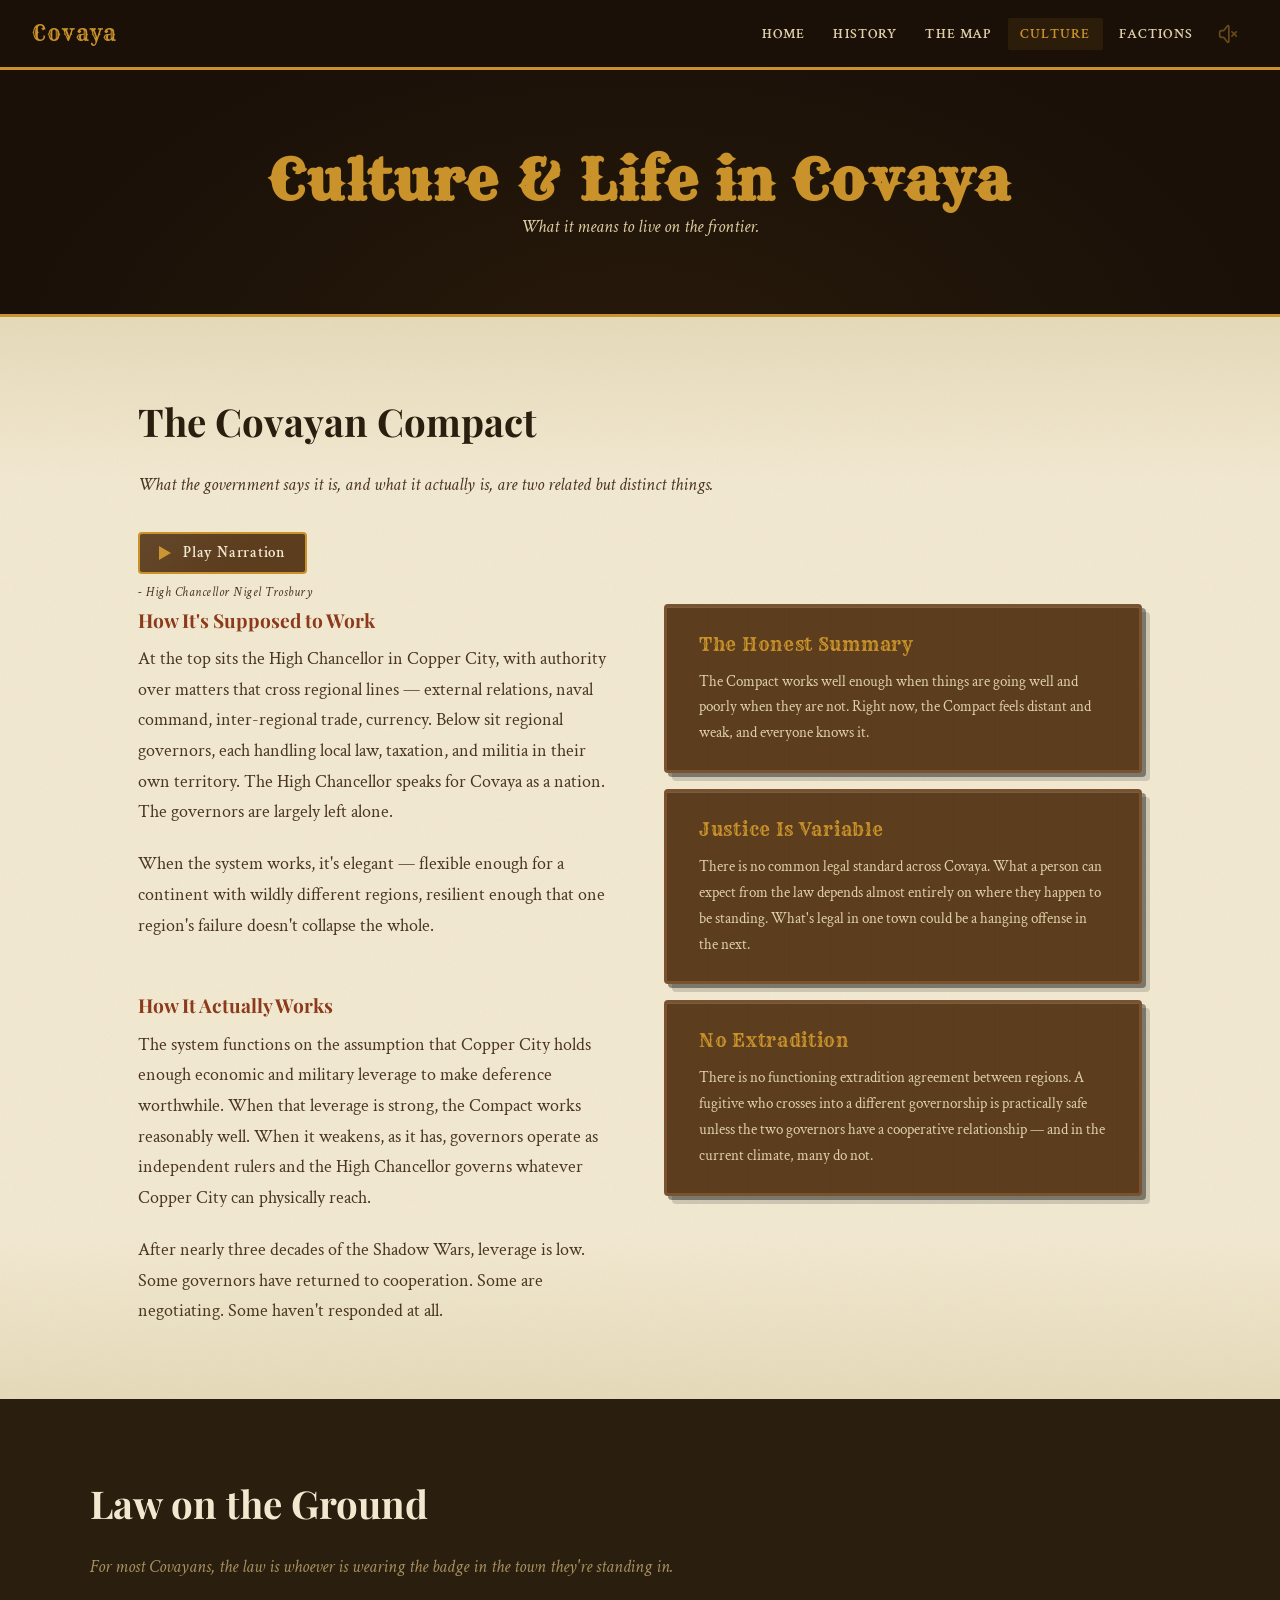
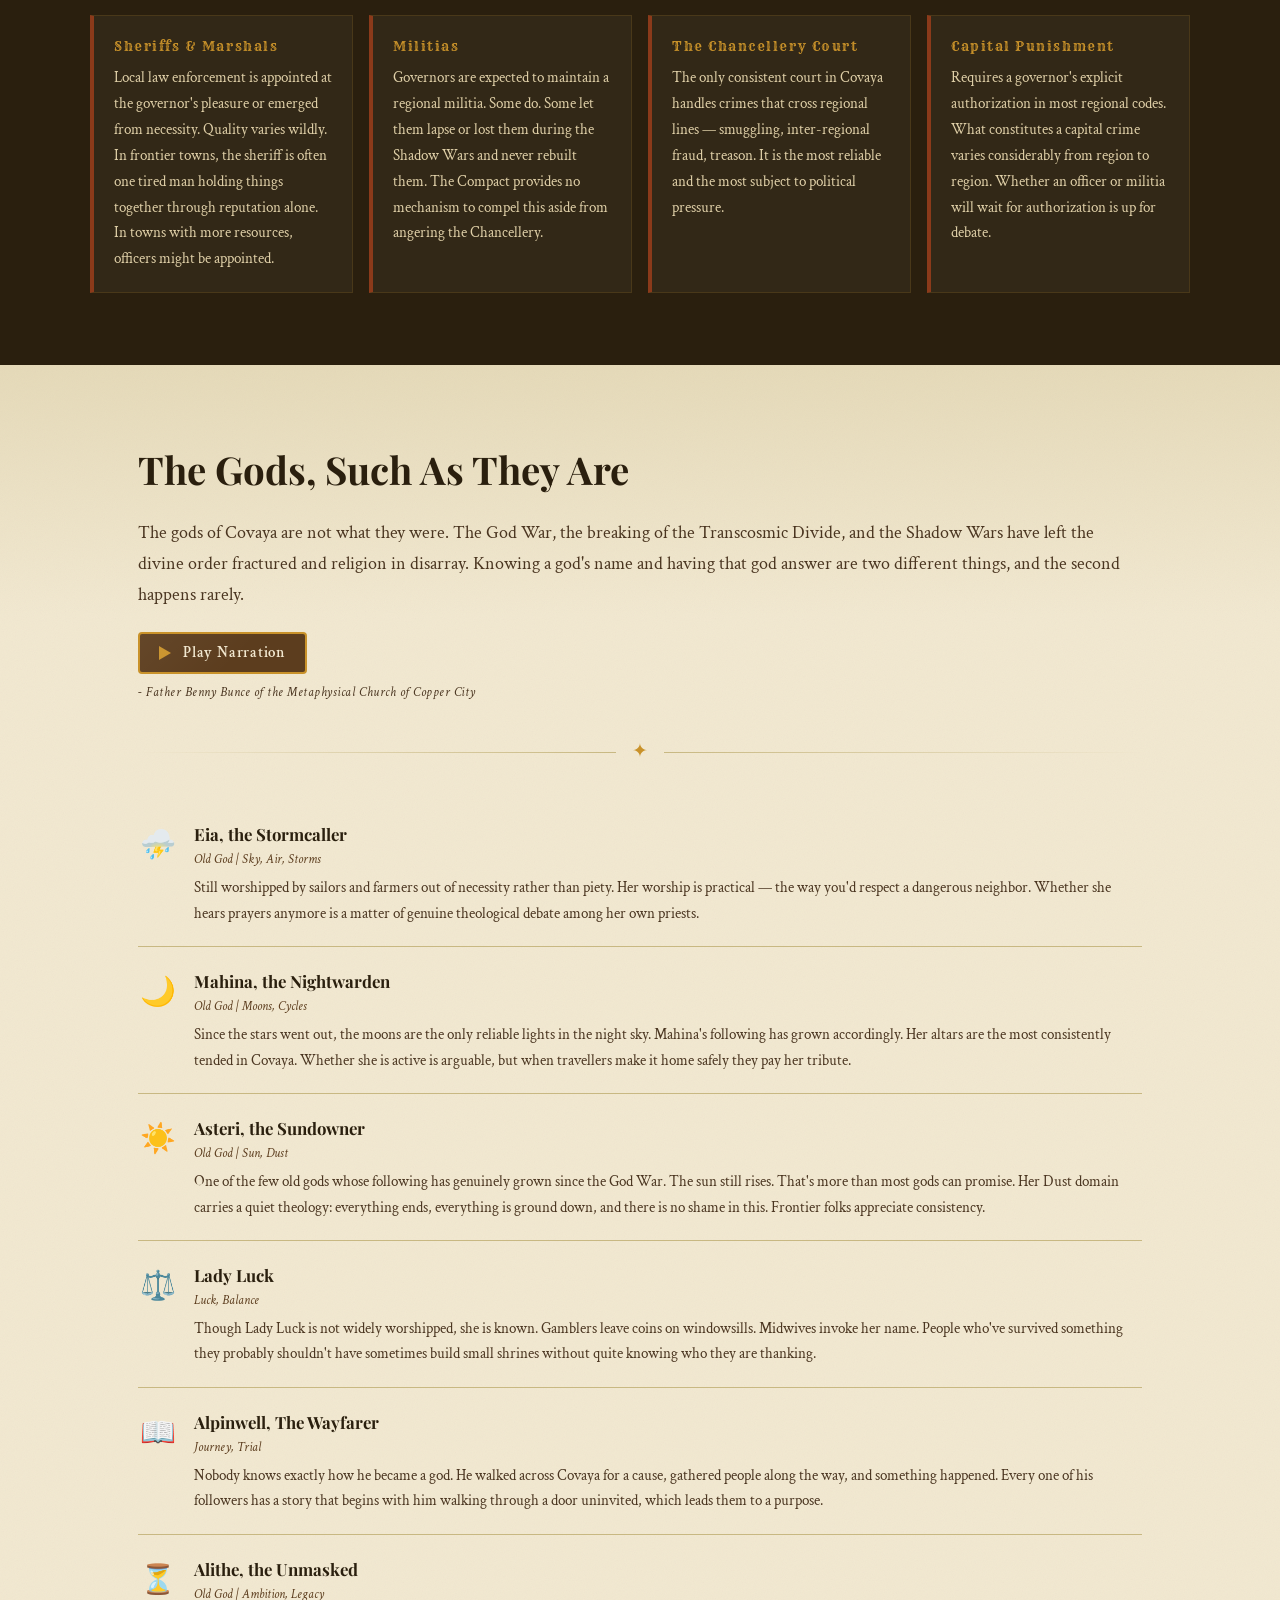
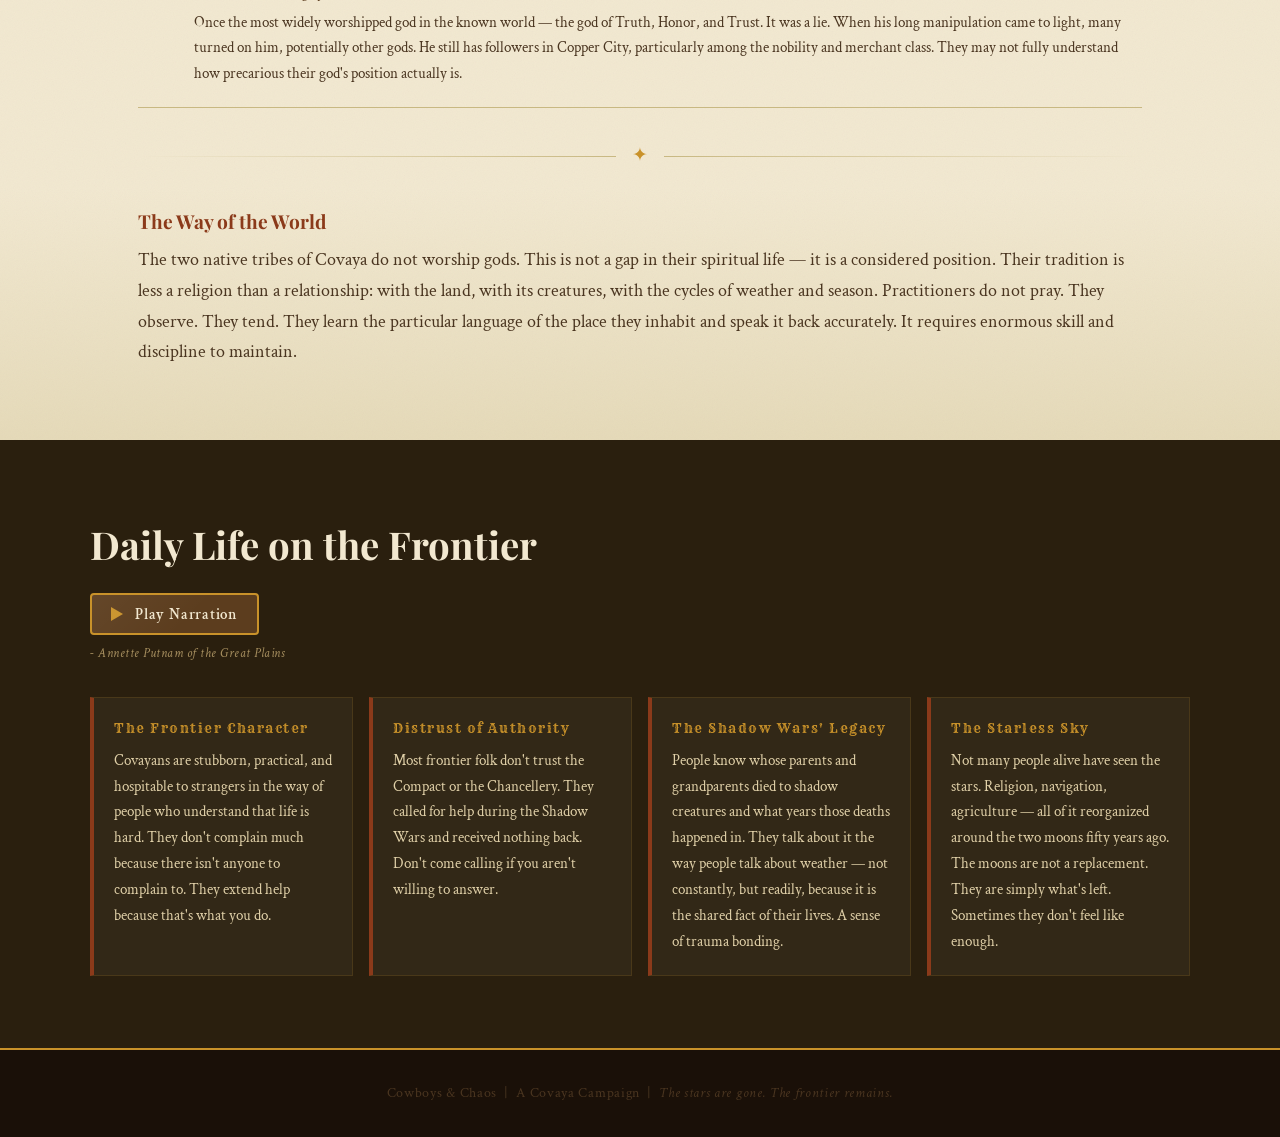
==== commit f35a7c54: "minor style changes" ====
--- a/culture.html
+++ b/culture.html
@@ -44,13 +44,13 @@
     <section class="parchment-section" aria-labelledby="govt-heading">
       <div class="section-inner">
         <h2 class="section-title" id="govt-heading">The Covayan Compact</h2>
+        <p class="subtitle">What the government says it is, and what it actually is, are two related but distinct things.</p>
         <div class="left-align">
           <button class="audio-player" data-src="assets/compact.mp3" aria-label="Play culture narration">
             <span class="play-icon" aria-hidden="true"></span>
             <span class="audio-label">Play Narration</span>
           </button>
           <p>- High Chancellor Nigel Trosbury</p>
-          <p class="subtitle">What the government says it is, and what it actually is, are two related but distinct things.</p>
         </div>
 
         <div class="two-col">
@@ -115,12 +115,12 @@
     <section class="parchment-section" aria-labelledby="religion-heading">
       <div class="section-inner">
         <h2 class="section-title" id="religion-heading">The Gods, Such As They Are</h2>
+        <p>The gods of Covaya are not what they were. The God War, the breaking of the Transcosmic Divide, and the Shadow Wars have left the divine order fractured and religion in disarray. Knowing a god's name and having that god answer are two different things, and the second happens rarely.</p>
         <button class="audio-player mt-2" data-src="assets/gods.mp3" aria-label="Play gods narration">
           <span class="play-icon" aria-hidden="true"></span>
           <span class="audio-label">Play Narration</span>
         </button>
         <p>- Father Benny Bunce of the Metaphysical Church of Copper City</p>
-        <p>The gods of Covaya are not what they were. The God War, the breaking of the Transcosmic Divide, and the Shadow Wars have left the divine order fractured and religion in disarray. Knowing a god's name and having that god answer are two different things, and the second happens rarely.</p>
         <div class="divider"><span class="divider-icon">✦</span></div>
 
         <div class="god-entry">
--- a/css/style.css
+++ b/css/style.css
@@ -279,7 +279,6 @@
   font-size: 0.8rem;
   letter-spacing: 0.04em;
   color: var(--dust);
-  text-align: center;
   margin-top: 0.5rem;
   margin-bottom: 0;
 }
@@ -287,6 +286,7 @@
 .parchment-section .audio-player + p {
   color: var(--ink-light);
 }
+
 
 /* ── Wooden Sign Cards ─────────────────────────────────────── */
 .wooden-sign {
--- a/css/culture.css
+++ b/css/culture.css
@@ -90,7 +90,7 @@
   font-family: var(--font-body);
   font-size: 0.8rem;
   font-style: italic;
-  color: var(--dust);
+  color: var(--wood);
   margin-bottom: 0.25rem;
 }
 
--- a/css/factions.css
+++ b/css/factions.css
@@ -4,7 +4,7 @@
 
 .faction-header {
   display: flex;
-  align-items: flex-start;
+  align-items: center;
   gap: 1rem;
   margin-bottom: 1.5rem;
   padding-bottom: 1rem;
@@ -14,7 +14,6 @@
 .faction-icon {
   font-size: 2.5rem;
   flex-shrink: 0;
-  padding-top: 0.15rem;
 }
 
 .faction-name {
@@ -28,7 +27,7 @@
 .faction-tagline {
   font-family: var(--font-body);
   font-style: italic;
-  color: var(--dust);
+  color: var(--wood);
   font-size: 0.95rem;
 }
 
--- a/css/location.css
+++ b/css/location.css
@@ -55,7 +55,7 @@
   font-size: 0.62rem;
   letter-spacing: 0.14em;
   text-transform: uppercase;
-  color: var(--dust);
+  color: var(--wood);
   margin-bottom: 0.6rem;
 }
 
@@ -103,7 +103,7 @@
   font-size: 0.62rem;
   letter-spacing: 0.14em;
   text-transform: uppercase;
-  color: var(--dust);
+  color: var(--wood);
   margin-bottom: 0.4rem;
 }
 
--- a/css/spine-gulch.css
+++ b/css/spine-gulch.css
@@ -11,7 +11,7 @@
 }
 
 .stat-item { display: flex; gap: 0.4rem; align-items: baseline; }
-.stat-label { font-style: italic; color: var(--dust); }
+.stat-label { font-style: italic; color: var(--wood); }
 .stat-value { font-weight: 600; color: var(--ink); }
 
 .npc-grid {
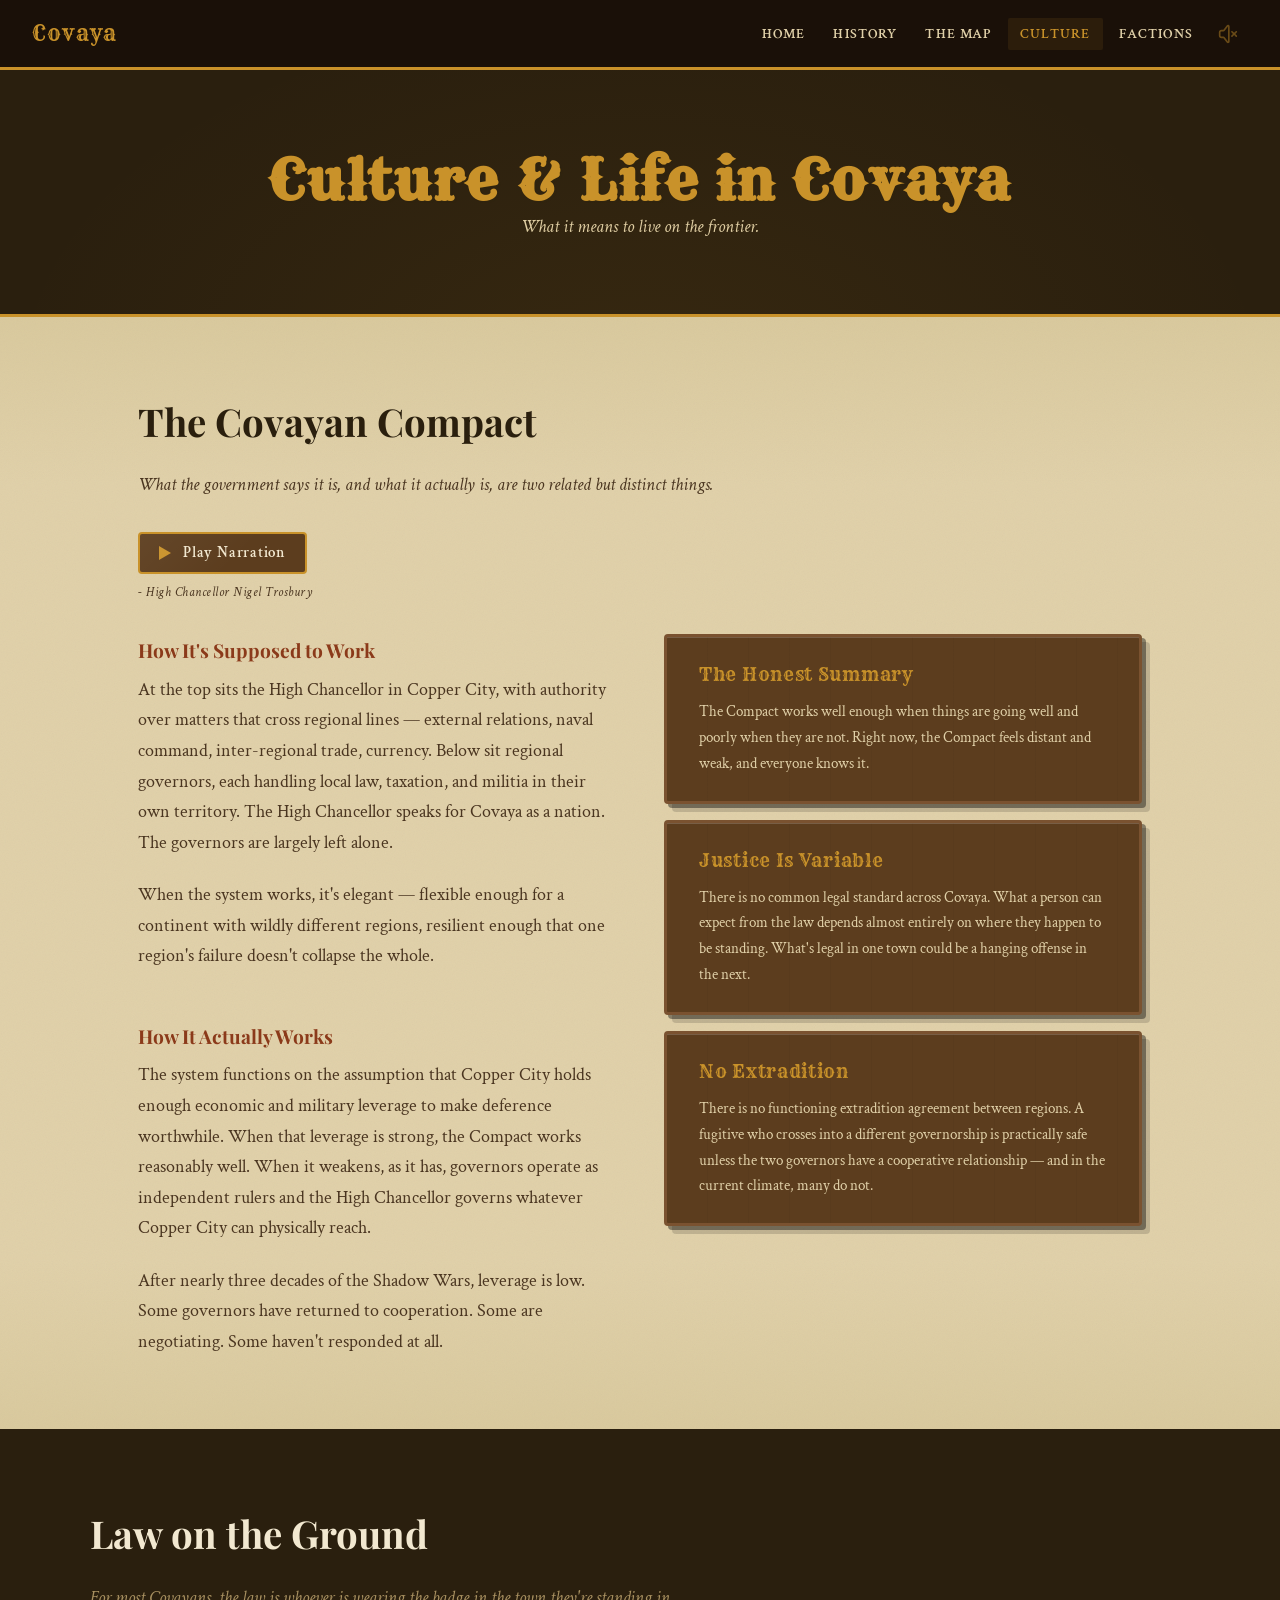
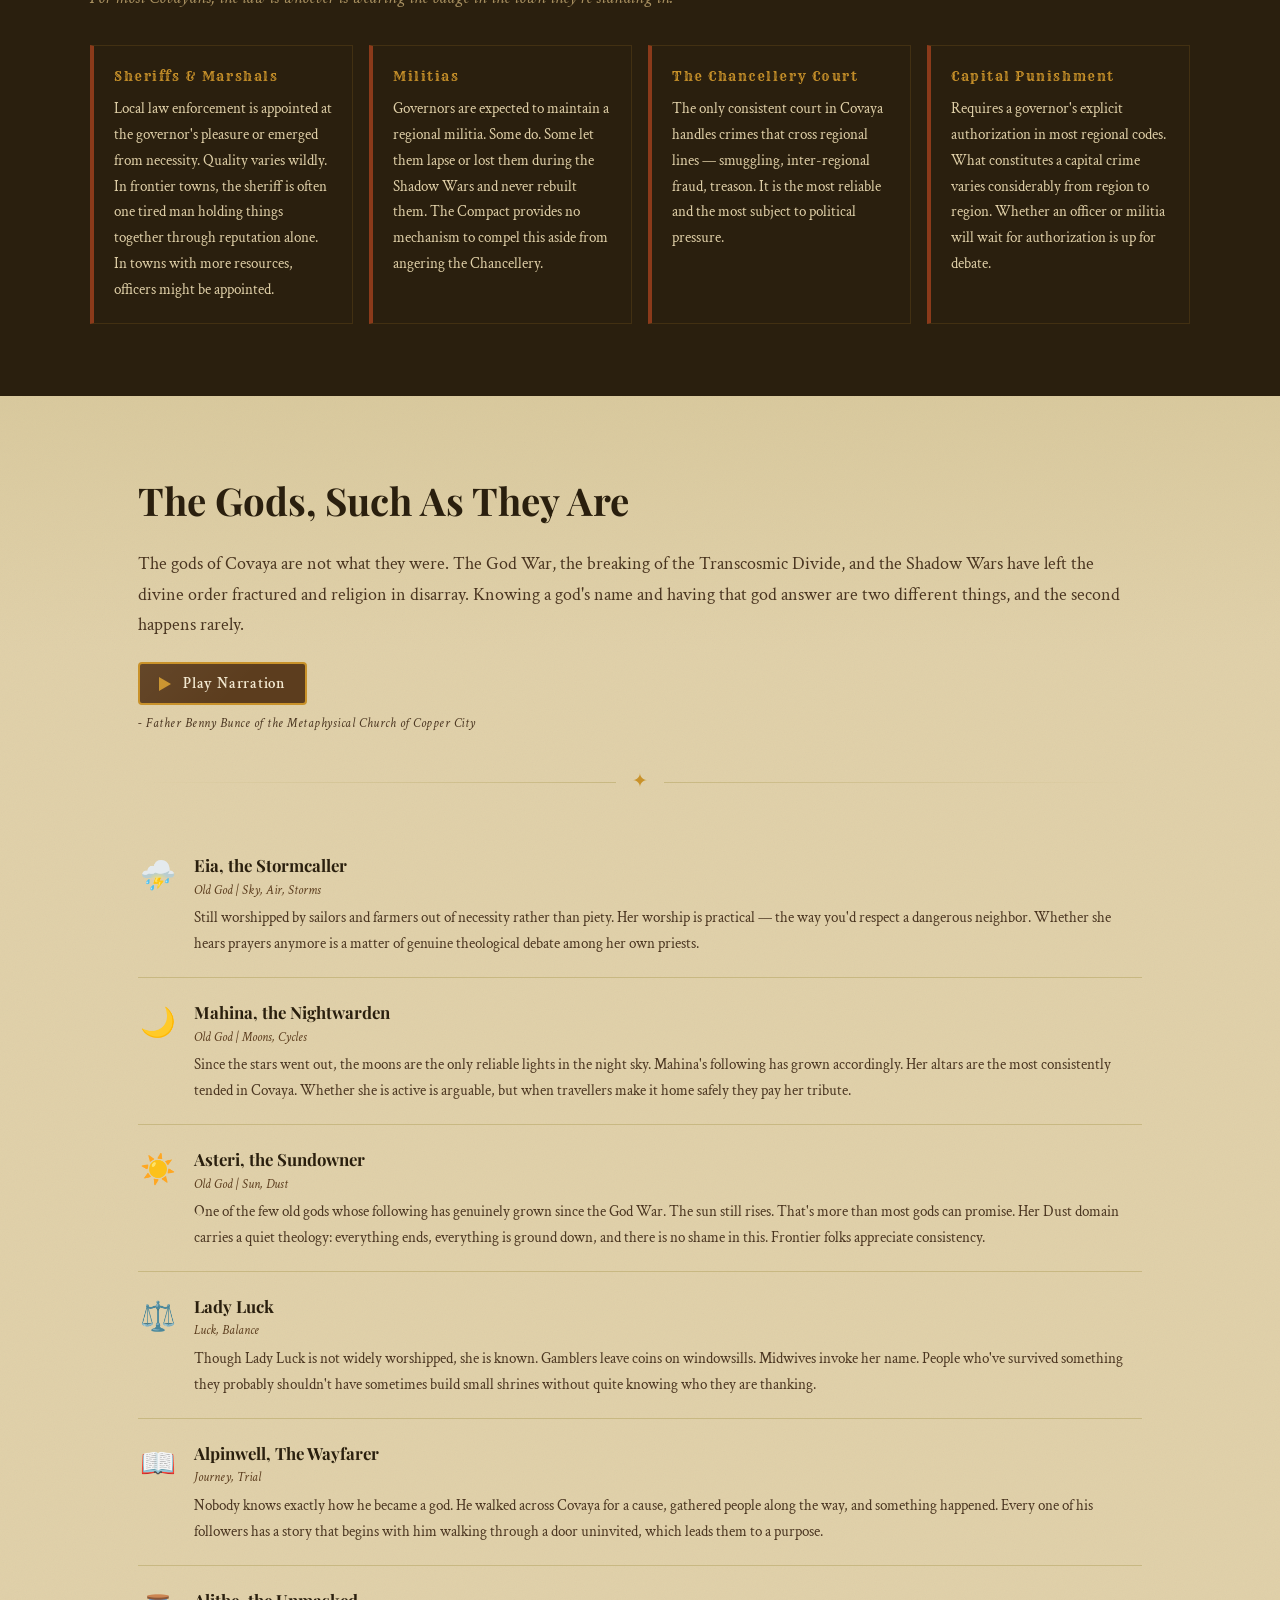
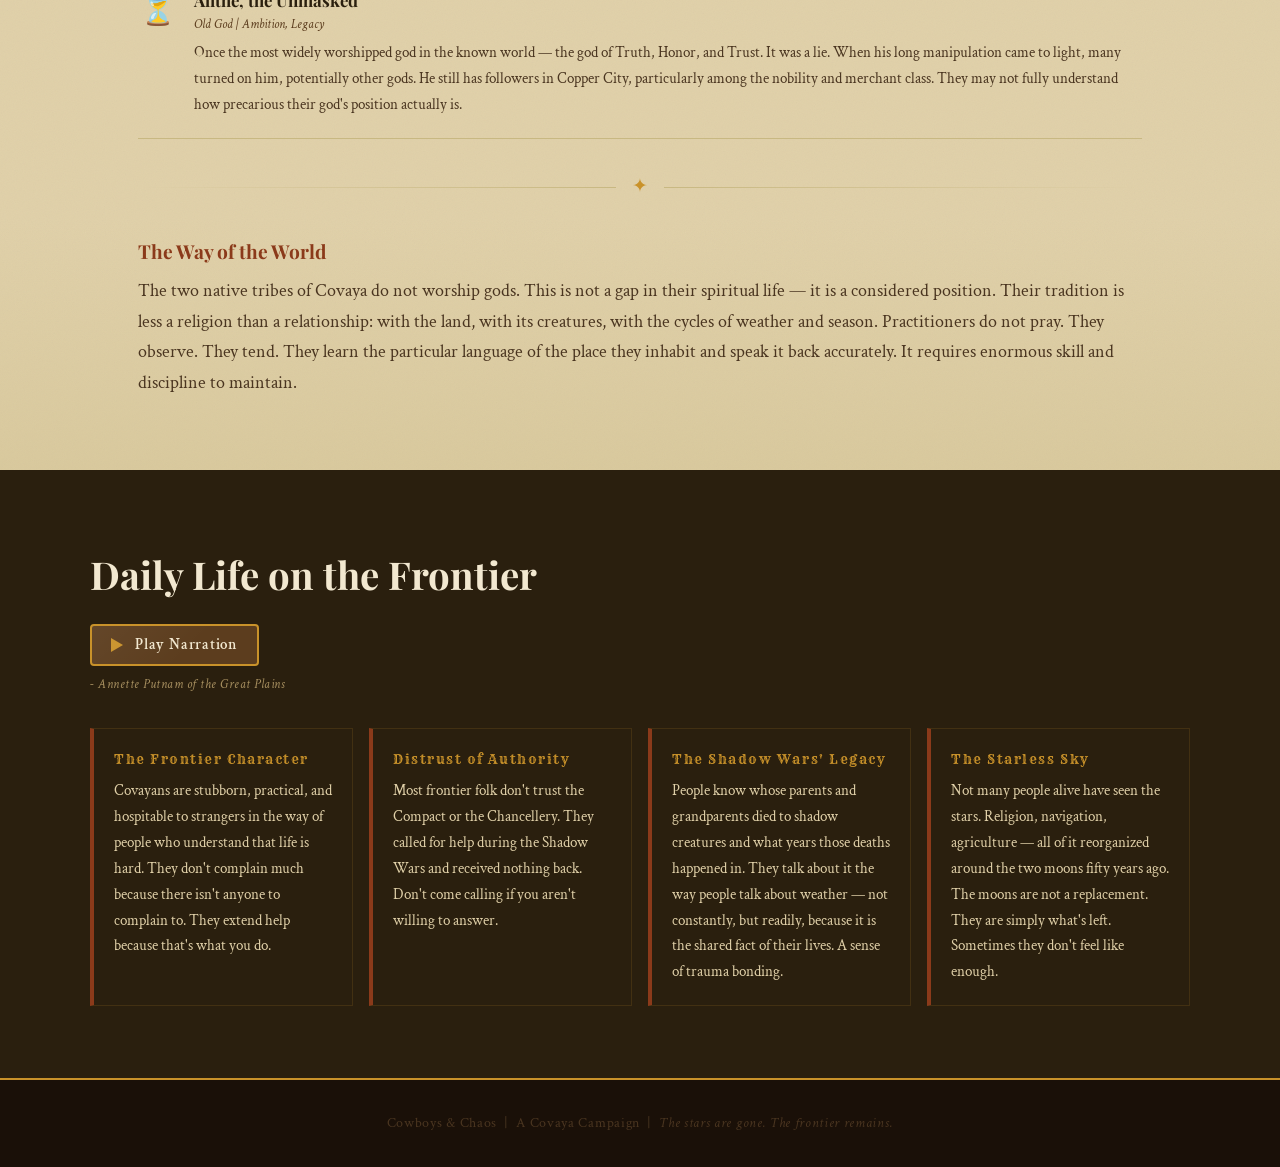
==== commit 842dd405: "color fixes" ====
--- a/culture.html
+++ b/culture.html
@@ -51,6 +51,7 @@
             <span class="audio-label">Play Narration</span>
           </button>
           <p>- High Chancellor Nigel Trosbury</p>
+          <br />
         </div>
 
         <div class="two-col">
--- a/css/style.css
+++ b/css/style.css
@@ -7,6 +7,7 @@
 
 /* ── CSS Variables ─────────────────────────────────────────── */
 :root {
+  color-scheme: light;
   --parchment:       #f2e8d0;
   --parchment-dark:  #e0d0a8;
   --parchment-deep:  #c8b882;
@@ -129,7 +130,7 @@
 
 /* ── Parchment Content Sections ────────────────────────────── */
 .parchment-section {
-  background: var(--parchment);
+  background: var(--parchment-dark);
   background-image:
     url("data:image/svg+xml,%3Csvg xmlns='http://www.w3.org/2000/svg' width='300' height='300'%3E%3Cfilter id='n'%3E%3CfeTurbulence type='fractalNoise' baseFrequency='0.9' numOctaves='4' stitchTiles='stitch'/%3E%3CfeColorMatrix type='saturate' values='0.3'/%3E%3C/filter%3E%3Crect width='300' height='300' filter='url(%23n)' opacity='0.06'/%3E%3C/svg%3E");
   position: relative;
@@ -340,7 +341,7 @@
 
 /* ── Page Hero (for inner pages) ───────────────────────────── */
 .page-hero {
-  background: var(--shadow);
+  background: var(--ink);
   border-bottom: 3px solid var(--gold);
   margin-top: calc(-1 * var(--nav-height));
   padding: calc(var(--nav-height) + 5rem) 3rem 4.5rem;
--- a/css/index.css
+++ b/css/index.css
@@ -205,7 +205,7 @@
 }
 
 .fact-card {
-  background: rgba(255,255,255,0.04);
+  background: var(--ink);
   border: 1px solid rgba(201,146,42,0.2);
   border-top: 3px solid var(--gold);
   padding: 1.5rem;
--- a/css/history.css
+++ b/css/history.css
@@ -62,7 +62,7 @@
 }
 
 .quote-block {
-  background: var(--parchment-dark);
+  background: var(--parchment);
   border-left: 4px solid var(--rust);
   padding: 1.25rem 1.5rem;
   margin: 2rem 0;
@@ -90,7 +90,7 @@
 .era-btn {
   font-family: var(--font-body);
   font-size: 0.85rem;
-  background: var(--parchment-dark);
+  background: var(--parchment-deep);
   border: 1px solid var(--parchment-deep);
   color: var(--ink-light);
   padding: 0.35rem 0.85rem;
--- a/css/map.css
+++ b/css/map.css
@@ -7,7 +7,7 @@
 
 /* ── Map Container ──────────────────────────────────────── */
 .map-container {
-  background: var(--ink);
+  background: var(--shadow);
   padding: 2rem 1rem 3rem;
   display: flex;
   flex-direction: column;
@@ -136,7 +136,7 @@
 
 /* ── Location Cards Section ─────────────────────────────── */
 .locations-section {
-  background: var(--parchment);
+  background: var(--parchment-dark);
   padding: 4rem 2rem;
 }
 
@@ -150,7 +150,7 @@
 }
 
 .location-card {
-  background: var(--parchment-dark);
+  background: var(--parchment);
   border: 2px solid var(--parchment-deep);
   border-top: 4px solid var(--rust);
   padding: 1.5rem;
--- a/css/culture.css
+++ b/css/culture.css
@@ -42,7 +42,7 @@
 }
 
 .law-card {
-  background: rgba(255,255,255,0.04);
+  background: var(--ink);
   border: 1px solid rgba(201,146,42,0.15);
   border-left: 4px solid var(--rust);
   padding: 1.25rem;
--- a/css/factions.css
+++ b/css/factions.css
@@ -78,7 +78,7 @@
 }
 
 .tension-block {
-  background: var(--ink);
+  background: var(--shadow);
   border: 1px solid rgba(201,146,42,0.2);
   border-left: 4px solid var(--gold);
   padding: 1.25rem 1.5rem;
--- a/css/location.css
+++ b/css/location.css
@@ -6,12 +6,20 @@
   font-size: 0.75rem;
   letter-spacing: 0.12em;
   text-transform: uppercase;
-  color: var(--parchment-dark);
   text-decoration: none;
   margin-bottom: 1rem;
 }
 
+.page-hero .back-link {
+  color: var(--gold);
+}
+
 .back-link:hover { color: var(--gold); }
+
+.page-hero .back-link:hover {
+  color: var(--gold-light);
+  text-shadow: 0 0 10px rgba(201, 146, 42, 0.45);
+}
 
 /* ── District Grid ─────────────────────────────────────────── */
 .district-grid {
